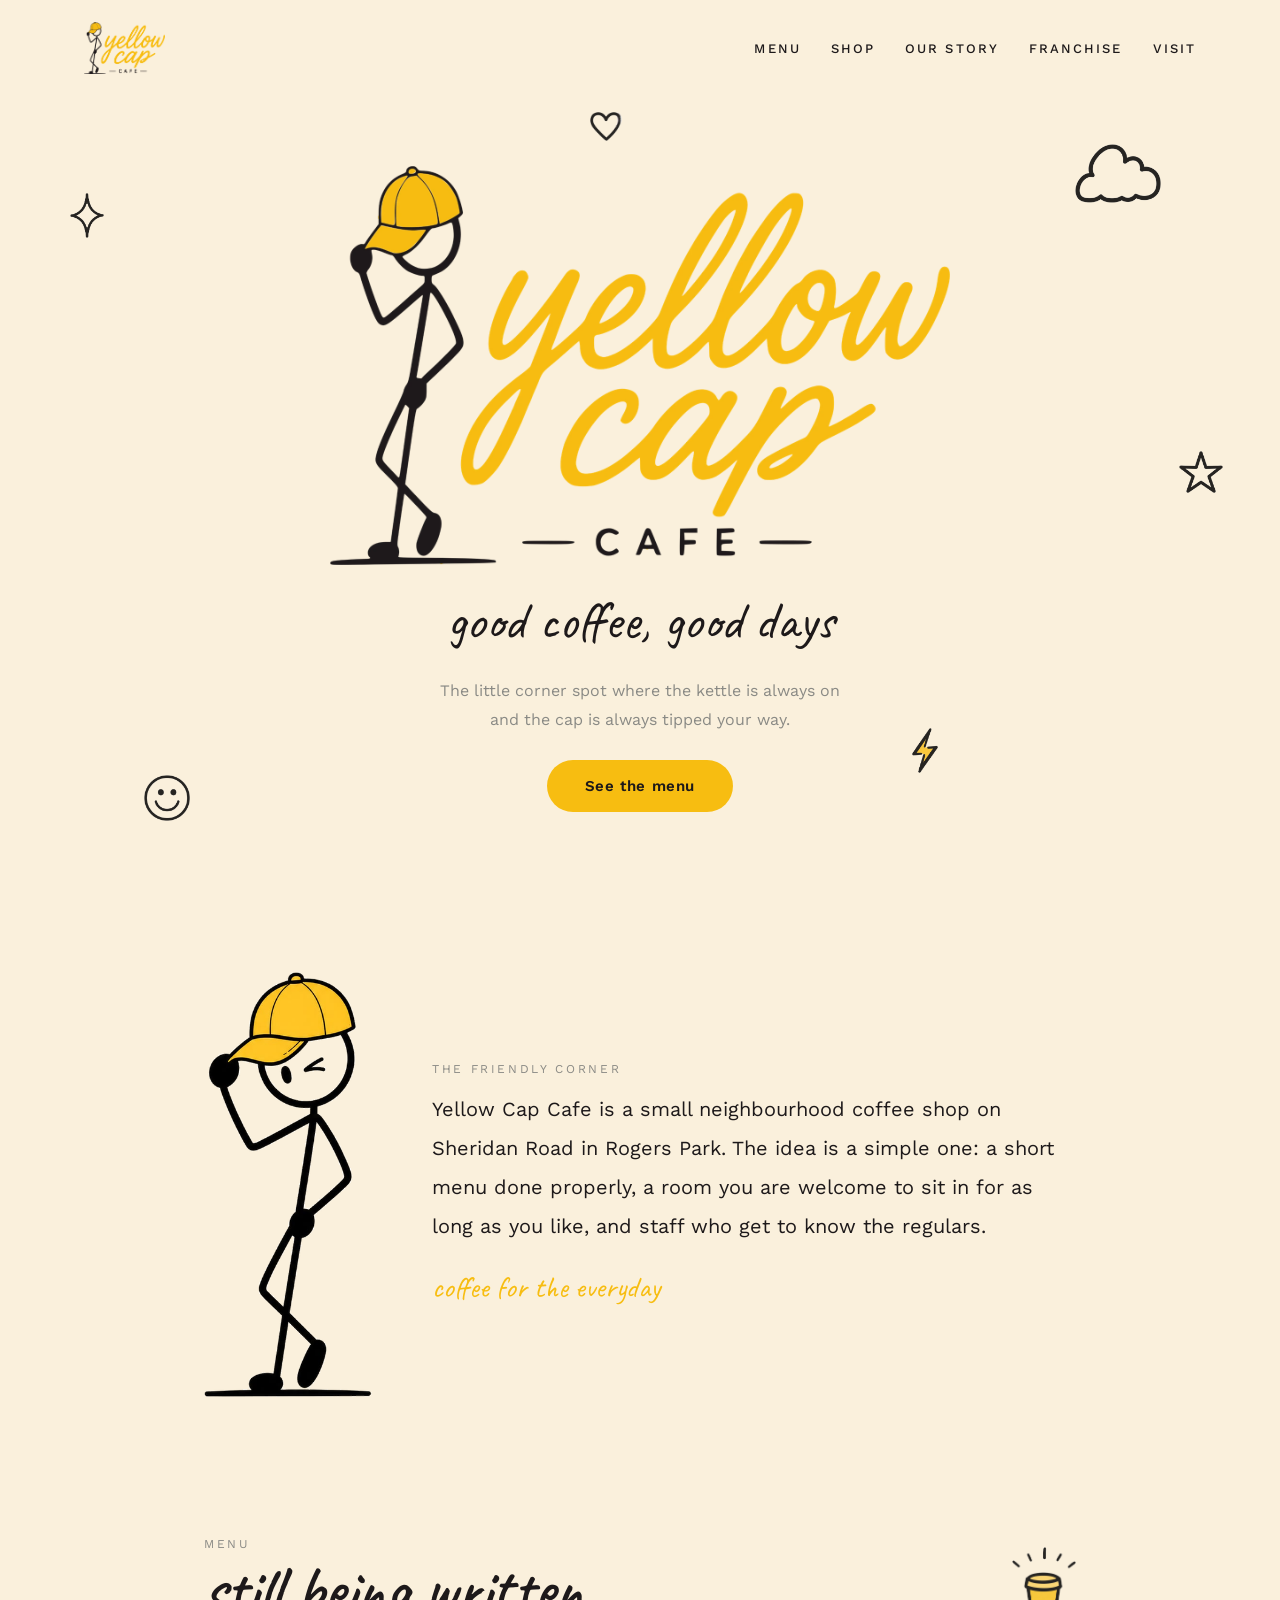
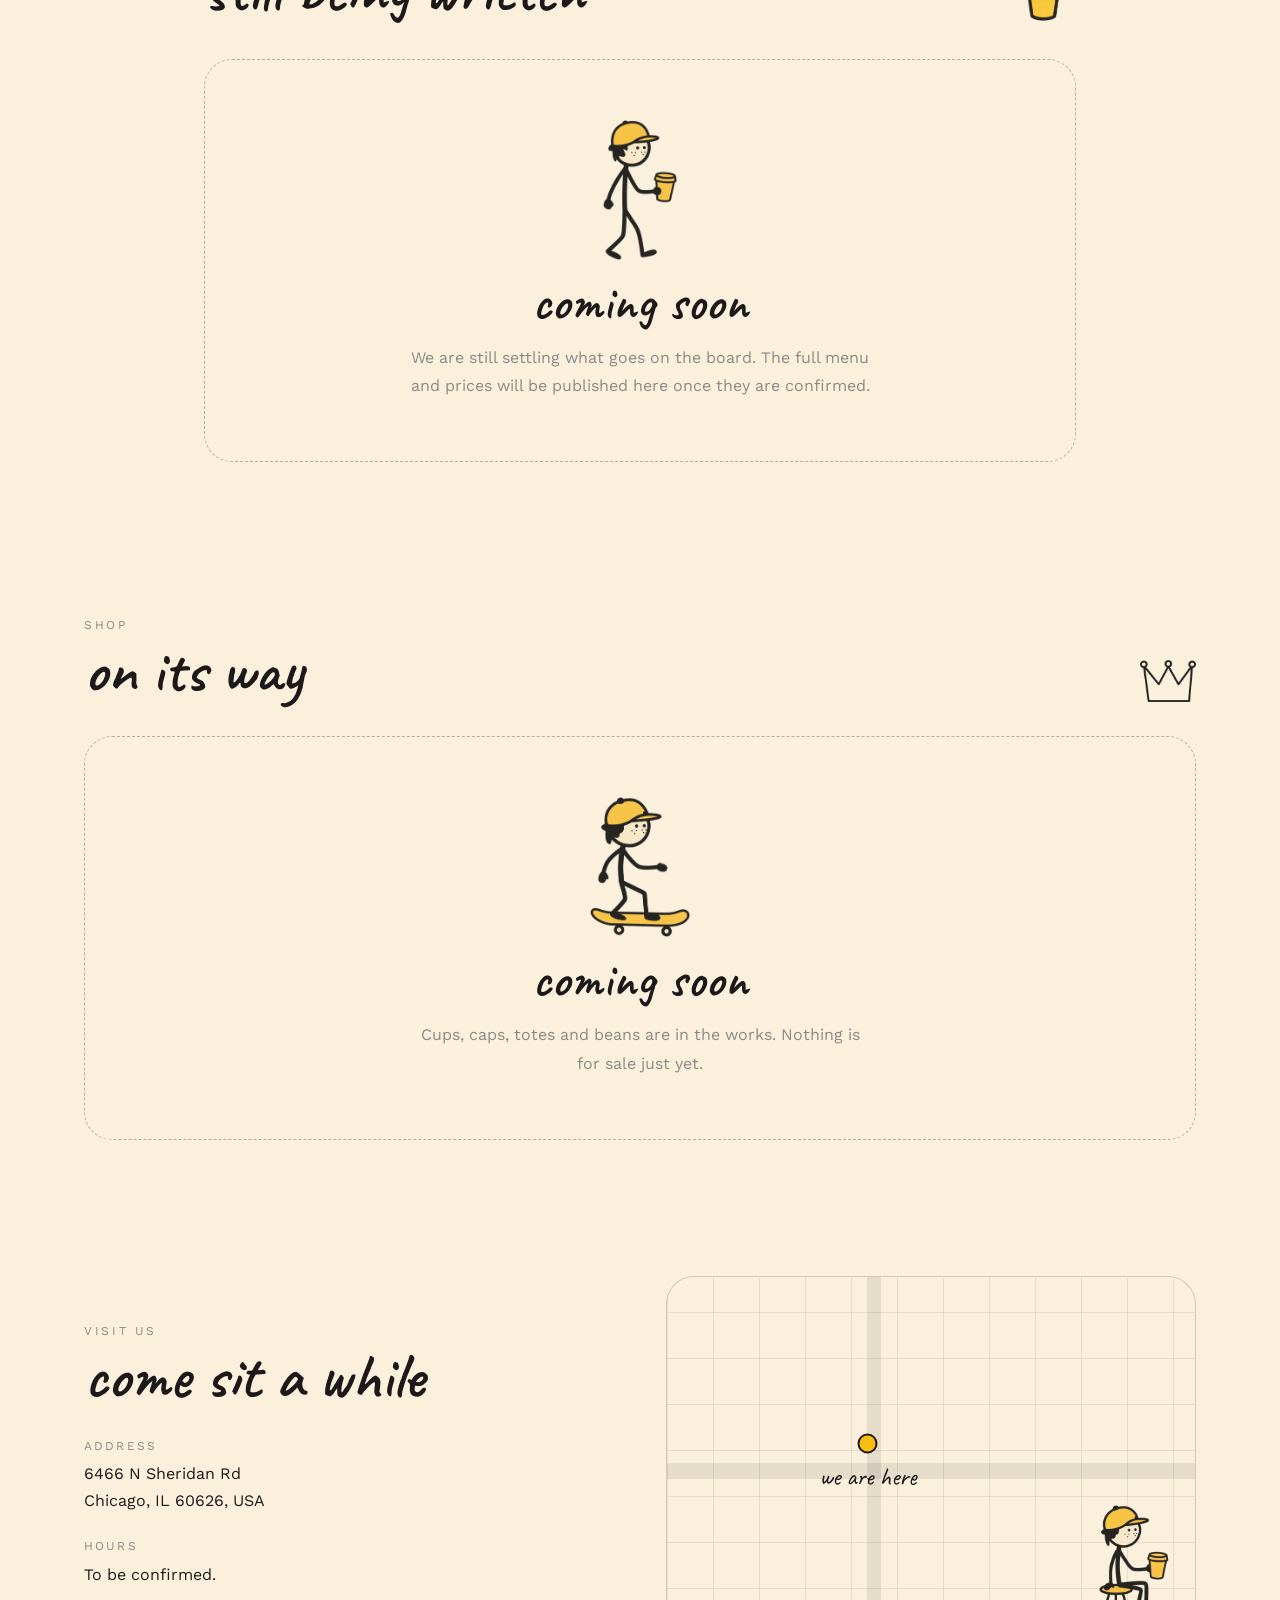
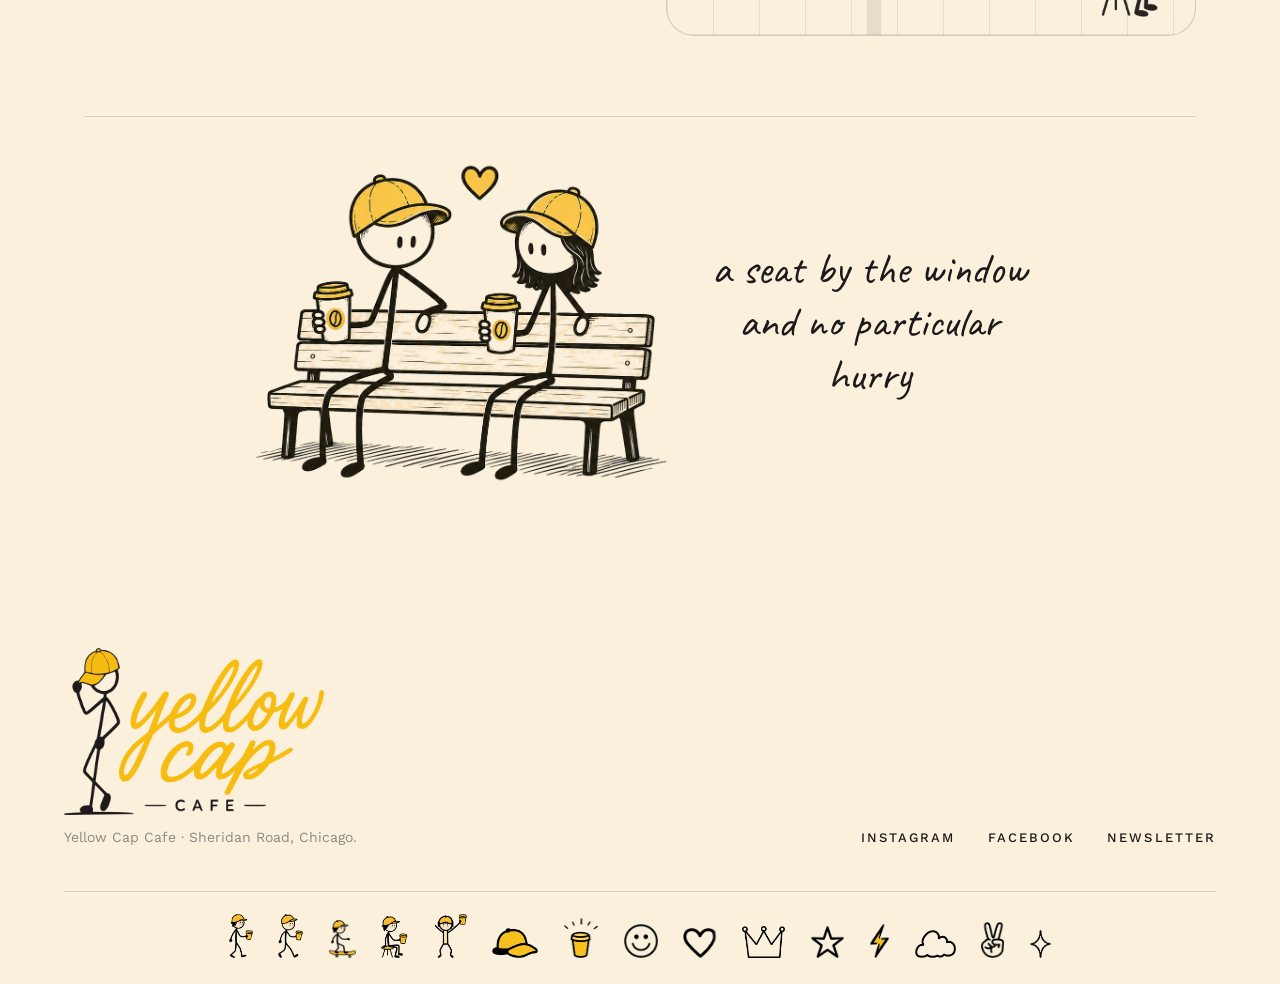
==== index.html @ 7ee32ab4 "Add sharp logo, figures and crown; use stick figures; fix mobile layout Re-cut logo.png, figure.png " ====
<!DOCTYPE html>
<html lang="en">
<head>
<meta charset="utf-8">
<meta name="viewport" content="width=device-width, initial-scale=1">
<title>Yellow Cap Cafe — good coffee, good days</title>
<meta name="description" content="Yellow Cap Cafe: the little corner spot where the kettle is always on and the cap is always tipped your way.">
<link rel="icon" type="image/png" href="art/doodle-cap.png">
<link rel="preconnect" href="https://fonts.googleapis.com">
<link rel="preconnect" href="https://fonts.gstatic.com" crossorigin>
<link href="https://fonts.googleapis.com/css2?family=Caveat:wght@500;600;700&family=Work+Sans:wght@400;500;600&display=swap" rel="stylesheet">
<link rel="stylesheet" href="styles.css">
</head>
<body>

  <header class="site-header wrap">
    <a class="site-header__home" href="./"><img class="site-header__logo" src="art/logo.png" alt="Yellow Cap Cafe"></a>
    <nav class="caps-nav" aria-label="Main">
      <a href="menu.html">Menu</a>
      <a href="shop.html">Shop</a>
      <a href="our-story.html">Our Story</a>
      <a href="franchise.html">Franchise</a>
      <a href="visit.html">Visit</a>
    </nav>
  </header>

  <main>
    <section class="hero wrap">
      <div class="hero__scatter doodle" aria-hidden="true">
        <img src="art/doodle-sparkle.png" alt="" style="left:4%; top:12%; width:34px">
        <img src="art/doodle-cloud.png" alt="" style="right:8%; top:6%; width:86px">
        <img src="art/doodle-star.png" alt="" style="right:3%; top:44%; width:44px">
        <img src="art/doodle-smiley.png" alt="" style="left:10%; bottom:10%; width:46px">
        <img src="art/doodle-heart.png" alt="" style="left:46%; top:2%; width:32px">
        <img src="art/doodle-bolt.png" alt="" style="right:26%; bottom:16%; width:26px">
      </div>
      <div class="hero__inner">
        <h1 style="margin:0; display:contents"><img class="hero__logo" src="art/logo.png" alt="yellow cap cafe"></h1>
        <p class="hero__tagline">good coffee, good days</p>
        <p class="hero__blurb">The little corner spot where the kettle is always on and the cap is always tipped your way.</p>
        <a class="btn" href="menu.html">See the menu</a>
      </div>
    </section>

    <section id="story" class="story wrap wrap--narrow">
      <img class="story__figure" src="art/figure-wink.png" alt="Stick figure tipping a yellow cap and winking">
      <div class="story__body">
        <p class="eyebrow">The friendly corner</p>
        <p class="story__text">Yellow Cap Cafe is a small neighbourhood coffee shop on Sheridan Road in Rogers Park. The idea is a simple one: a short menu done properly, a room you are welcome to sit in for as long as you like, and staff who get to know the regulars.</p>
        <p class="story__sign">coffee for the everyday</p>
      </div>
    </section>

    <section id="menu" class="menu wrap wrap--narrow">
      <div class="section-head">
        <div>
          <p class="eyebrow">Menu</p>
          <h2 class="script-title">still being written</h2>
        </div>
        <img class="doodle" src="art/doodle-cup.png" alt="" style="width:64px">
      </div>
      <div class="soon soon--inline">
        <img class="soon__fig" src="art/doodle-fig-standing.png" alt="">
        <p class="soon__title">coming soon</p>
        <p class="soon__text">We are still settling what goes on the board. The full menu and prices will be published here once they are confirmed.</p>
      </div>
    </section>

    <section id="shop" class="shop wrap">
      <div class="section-head">
        <div>
          <p class="eyebrow">Shop</p>
          <h2 class="script-title">on its way</h2>
        </div>
        <img class="doodle" src="art/doodle-crown.png" alt="" style="width:56px">
      </div>
      <div class="soon soon--inline">
        <img class="soon__fig" src="art/doodle-fig-skate.png" alt="">
        <p class="soon__title">coming soon</p>
        <p class="soon__text">Cups, caps, totes and beans are in the works. Nothing is for sale just yet.</p>
      </div>
    </section>

    <section id="visit" class="visit wrap">
      <div class="visit__grid">
        <div>
          <p class="eyebrow">Visit us</p>
          <h2 class="script-title">come sit a while</h2>
          <div class="visit__details">
            <div>
              <p class="label">Address</p>
              <p>6466 N Sheridan Rd<br>Chicago, IL 60626, USA</p>
            </div>
            <div>
              <p class="label">Hours</p>
              <p>To be confirmed.</p>
            </div>
          </div>
        </div>
        <div class="map" role="img" aria-label="Map sketch: we are at the corner of Sheridan and Loyola">
          <div class="map__grid"></div>
          <div class="map__road-h"></div>
          <div class="map__road-v"></div>
          <div class="map__pin">
            <span class="map__dot"></span>
            <span class="map__label">we are here</span>
          </div>
          <img class="map__fig doodle" src="art/doodle-fig-sitting.png" alt="">
        </div>
      </div>
    </section>

    <section class="friend wrap">
      <div class="friend__inner">
        <img class="friend__art" src="art/bench.png" alt="Two stick figures on a bench with coffee">
        <p class="friend__text">a seat by the window and no particular hurry</p>
      </div>
    </section>
  </main>

  <footer class="site-footer">
    <div class="site-footer__top wrap">
      <div class="site-footer__brand">
        <img src="art/logo.png" alt="Yellow Cap Cafe">
        <p>Yellow Cap Cafe &middot; Sheridan Road, Chicago.</p>
      </div>
      <nav class="caps-nav" aria-label="Social">
        <a href="#">Instagram</a>
        <a href="#">Facebook</a>
        <a href="#">Newsletter</a>
      </nav>
    </div>
    <div class="doodle-row" aria-hidden="true">
      <img src="art/doodle-fig-standing.png" alt="" style="height:44px">
      <img src="art/doodle-fig-walking.png" alt="" style="height:44px">
      <img src="art/doodle-fig-skate.png" alt="" style="height:38px">
      <img src="art/doodle-fig-sitting.png" alt="" style="height:42px">
      <img src="art/doodle-fig-cheering.png" alt="" style="height:44px">
      <img src="art/doodle-cap.png" alt="" style="height:30px">
      <img src="art/doodle-cup.png" alt="" style="height:40px">
      <img src="art/doodle-smiley.png" alt="" style="height:34px">
      <img src="art/doodle-heart.png" alt="" style="height:30px">
      <img src="art/doodle-crown.png" alt="" style="height:32px">
      <img src="art/doodle-star.png" alt="" style="height:32px">
      <img src="art/doodle-bolt.png" alt="" style="height:34px">
      <img src="art/doodle-cloud.png" alt="" style="height:28px">
      <img src="art/doodle-peace.png" alt="" style="height:36px">
      <img src="art/doodle-sparkle.png" alt="" style="height:28px">
    </div>
  </footer>

</body>
</html>
---- styles.css ----
:root {
  --cream: #FAF0DC;
  --ink: #1D191A;
  --yellow: #F7BD11;
  --grey: #8A8A85;
  --rule: rgba(29, 25, 26, 0.14);
  --gutter: clamp(20px, 5vw, 72px);
  --scatter-opacity: 0.85;
  --hand: 'Caveat', cursive;
}

* { box-sizing: border-box; }

html, body { margin: 0; padding: 0; background: var(--cream); }

body {
  color: var(--ink);
  font-family: 'Work Sans', Helvetica, sans-serif;
  overflow-x: hidden;
}

a { color: var(--ink); text-decoration: none; }
a:hover { color: var(--yellow); }

img { height: auto; }

.wrap { max-width: 1240px; margin: 0 auto; }
.wrap--narrow { max-width: 1000px; }

.eyebrow {
  margin: 0 0 6px;
  font-size: 12px;
  letter-spacing: 0.22em;
  text-transform: uppercase;
  color: var(--grey);
}

.script-title {
  margin: 0;
  font-family: var(--hand);
  font-weight: 600;
  font-size: clamp(40px, 6vw, 64px);
  line-height: 1;
  color: var(--ink);
}

.doodle { opacity: var(--scatter-opacity); }

.caps-nav {
  display: flex;
  font-size: 13px;
  letter-spacing: 0.16em;
  text-transform: uppercase;
  font-weight: 500;
}
/* Wrap between links, never inside one ("OUR STORY" split over two lines). */
.caps-nav a { white-space: nowrap; }

/* Header */
.site-header {
  display: flex;
  align-items: center;
  justify-content: space-between;
  gap: 24px;
  padding: 22px var(--gutter);
}
.site-header__logo { height: 52px; width: auto; display: block; }
.site-header .caps-nav { align-items: center; gap: clamp(14px, 2.4vw, 30px); }

/* Hero */
.hero {
  position: relative;
  padding: clamp(28px, 6vw, 70px) var(--gutter) clamp(40px, 7vw, 90px);
}
.hero__scatter { position: absolute; inset: 0; pointer-events: none; }
.hero__scatter img { position: absolute; }
.hero__inner {
  position: relative;
  display: flex;
  flex-direction: column;
  align-items: center;
  text-align: center;
  gap: 26px;
}
.hero__logo { width: min(620px, 88%); }
.hero__tagline {
  margin: 0;
  font-family: var(--hand);
  font-size: clamp(32px, 5vw, 54px);
  line-height: 1.1;
}
.hero__blurb { margin: 0; max-width: 430px; font-size: 16px; line-height: 1.8; color: var(--grey); }

.btn {
  display: inline-block;
  background: var(--yellow);
  color: var(--ink);
  font-size: 15px;
  font-weight: 600;
  letter-spacing: 0.04em;
  padding: 17px 38px;
  border-radius: 999px;
}
.btn:hover { background: var(--ink); color: var(--yellow); }

/* Story */
.story {
  position: relative;
  padding: clamp(30px, 6vw, 70px) var(--gutter);
  display: flex;
  align-items: center;
  gap: clamp(24px, 5vw, 60px);
  flex-wrap: wrap;
}
.story__figure { width: clamp(110px, 16vw, 168px); flex: 0 0 auto; }
.story__body { flex: 1 1 320px; min-width: 260px; }
.story__body .eyebrow { margin-bottom: 14px; }
.story__text { margin: 0; font-size: clamp(17px, 2vw, 20px); line-height: 1.95; text-wrap: pretty; }
.story__sign { margin: 22px 0 0; font-family: var(--hand); font-size: 30px; color: var(--yellow); }

/* Section heads */
.section-head {
  display: flex;
  align-items: flex-end;
  justify-content: space-between;
  gap: 20px;
  flex-wrap: wrap;
}

/* Menu */
.menu { position: relative; padding: clamp(30px, 6vw, 70px) var(--gutter); }
.menu .section-head { margin-bottom: 38px; }
.menu__list { list-style: none; margin: 0; padding: 0; display: flex; flex-direction: column; gap: 2px; }
.menu__row {
  display: flex;
  align-items: baseline;
  gap: 16px;
  padding: 20px 4px;
  border-top: 1.5px solid var(--rule);
}
.menu__row:last-child { border-bottom: 1.5px solid var(--rule); }
.menu__name, .menu__price { font-size: clamp(19px, 2.2vw, 23px); font-weight: 500; }
.menu__note { flex: 1 1 auto; font-size: 14px; color: var(--grey); white-space: nowrap; overflow: hidden; }
.menu__doodles { display: flex; align-items: center; gap: 18px; margin-top: 30px; }

/* Opening gift */
.gift {
  background: var(--yellow);
  border-radius: 36px;
  margin: clamp(20px, 4vw, 40px) clamp(16px, 4vw, 52px);
  padding: clamp(34px, 5vw, 64px) clamp(24px, 5vw, 64px);
}
.gift__inner { display: flex; align-items: center; gap: clamp(26px, 5vw, 64px); flex-wrap: wrap; }
.gift__badge { width: clamp(160px, 24vw, 260px); }
.gift__body { flex: 1 1 320px; min-width: 260px; }
.gift__body .eyebrow { margin-bottom: 10px; color: var(--ink); }
.gift__title {
  margin: 0 0 16px;
  font-family: var(--hand);
  font-weight: 600;
  font-size: clamp(38px, 5.4vw, 58px);
  line-height: 1.05;
}
.gift__text { margin: 0 0 22px; font-size: 17px; line-height: 1.85; max-width: 460px; }
.pills { list-style: none; margin: 0; padding: 0; display: flex; flex-wrap: wrap; gap: 10px; }
.pills li {
  border: 1.5px solid var(--ink);
  border-radius: 999px;
  padding: 9px 18px;
  font-size: 13px;
  letter-spacing: 0.08em;
  text-transform: uppercase;
}

/* Shop */
.shop { padding: clamp(40px, 7vw, 86px) var(--gutter); }
.shop .section-head { margin-bottom: 34px; }
.shop__grid {
  display: grid;
  grid-template-columns: repeat(auto-fit, minmax(min(100%, 210px), 1fr));
  gap: clamp(14px, 2vw, 24px);
}
.product {
  border: 1.5px solid rgba(29, 25, 26, 0.16);
  border-radius: 28px;
  padding: 26px 24px 22px;
  display: flex;
  flex-direction: column;
  gap: 18px;
}
.product:hover { border-color: var(--ink); }
.product__art { height: 150px; display: flex; align-items: center; justify-content: center; }
.product__art img { max-height: 140px; width: auto; }
.product__art img.product__img--cap { max-height: 130px; }
.product__name { margin: 0 0 4px; font-size: 17px; font-weight: 500; }
.product__meta { margin: 0; font-size: 14px; color: var(--grey); }

/* Visit */
.visit { padding: clamp(20px, 4vw, 50px) var(--gutter) clamp(40px, 7vw, 80px); }
.visit__grid {
  display: grid;
  grid-template-columns: repeat(auto-fit, minmax(min(100%, 300px), 1fr));
  gap: clamp(26px, 4vw, 56px);
  align-items: center;
}
.visit .script-title { margin-bottom: 28px; }
.visit__details { display: flex; flex-direction: column; gap: 22px; font-size: 16px; line-height: 1.7; }
.visit__details p { margin: 0; }
.visit__details .label {
  margin: 0 0 4px;
  font-size: 12px;
  letter-spacing: 0.18em;
  text-transform: uppercase;
  color: var(--grey);
}
.map {
  position: relative;
  border: 1.5px solid rgba(29, 25, 26, 0.18);
  border-radius: 28px;
  height: clamp(260px, 32vw, 360px);
  overflow: hidden;
  background: var(--cream);
}
.map__grid {
  position: absolute;
  inset: 0;
  background:
    repeating-linear-gradient(0deg, rgba(29, 25, 26, 0.09) 0 1.5px, transparent 1.5px 46px),
    repeating-linear-gradient(90deg, rgba(29, 25, 26, 0.09) 0 1.5px, transparent 1.5px 46px);
}
.map__road-h { position: absolute; left: 0; right: 0; top: 52%; height: 16px; background: rgba(29, 25, 26, 0.09); }
.map__road-v { position: absolute; top: 0; bottom: 0; left: 38%; width: 14px; background: rgba(29, 25, 26, 0.09); }
.map__pin {
  position: absolute;
  left: 38%;
  top: 52%;
  transform: translate(-50%, -50%);
  display: flex;
  flex-direction: column;
  align-items: center;
  gap: 6px;
}
.map__dot {
  display: block;
  width: 20px;
  height: 20px;
  border-radius: 999px;
  background: var(--yellow);
  border: 2px solid var(--ink);
}
.map__label { font-family: var(--hand); font-size: 26px; white-space: nowrap; }
.map__fig { position: absolute; right: 22px; bottom: 18px; width: 74px; }

/* Friend strip */
.friend { padding: 0 var(--gutter) clamp(30px, 5vw, 60px); }
.friend__inner {
  display: flex;
  align-items: center;
  justify-content: center;
  gap: clamp(18px, 3vw, 40px);
  flex-wrap: wrap;
  padding: clamp(24px, 4vw, 44px) 0;
  border-top: 1.5px solid var(--rule);
}
.friend__art { width: min(420px, 88%); }
.friend__text {
  margin: 0;
  font-family: var(--hand);
  font-size: clamp(30px, 4vw, 44px);
  line-height: 1.2;
  max-width: 320px;
  text-align: center;
}

/* Footer */
.site-footer { background: var(--cream); padding: clamp(30px, 5vw, 60px) var(--gutter) 0; }
.site-footer__top {
  display: flex;
  align-items: flex-end;
  justify-content: space-between;
  gap: 36px;
  flex-wrap: wrap;
  padding-bottom: clamp(28px, 4vw, 46px);
}
.site-footer__brand { display: flex; flex-direction: column; gap: 14px; }
.site-footer__brand img { width: min(260px, 70vw); display: block; }
.site-footer__brand p { margin: 0; font-size: 14px; color: var(--grey); }
.site-footer .caps-nav { gap: clamp(16px, 3vw, 32px); }
.doodle-row {
  display: flex;
  align-items: flex-end;
  justify-content: center;
  gap: clamp(10px, 2vw, 26px);
  flex-wrap: wrap;
  border-top: 1.5px solid var(--rule);
  padding: 22px 0 26px;
}
.doodle-row img { width: auto; }

/* ---------- Sub-pages ---------- */

.site-header { flex-wrap: wrap; }
.site-header__home { display: block; }
.caps-nav a[aria-current="page"] { color: var(--yellow); }

.wrap--1080 { max-width: 1080px; }
.wrap--900 { max-width: 900px; }

/* Generic section: vertical padding set per-section via --pt / --pb */
.section { position: relative; padding: var(--pt, 0) var(--gutter) var(--pb, 0); }

.abs-doodle { position: absolute; opacity: var(--scatter-opacity); }

.page-title {
  margin: 0;
  font-family: var(--hand);
  font-weight: 600;
  font-size: clamp(44px, 7vw, 76px);
  line-height: 1;
}
.eyebrow--8 { margin-bottom: 8px; }
.page-lede { margin: 18px 0 0; max-width: 440px; font-size: 16px; line-height: 1.8; color: var(--grey); }

.h2-script {
  margin: 0;
  font-family: var(--hand);
  font-weight: 600;
  font-size: clamp(38px, 5.4vw, 60px);
  line-height: 1;
}
.h2-script--sm { font-size: clamp(34px, 4.8vw, 52px); }

.card {
  border: 1.5px solid rgba(29, 25, 26, 0.16);
  border-radius: 28px;
  padding: clamp(24px, 3vw, 32px);
}
.card--stack { display: flex; flex-direction: column; gap: 16px; }
.card--stack img { width: auto; align-self: flex-start; opacity: var(--scatter-opacity); }
.card__title { margin: 0; font-family: var(--hand); font-weight: 600; font-size: 34px; line-height: 1; }
.card__text { margin: 0; font-size: 15px; line-height: 1.8; color: var(--grey); }
.card__label { margin: 0 0 10px; font-size: 12px; font-weight: 400; letter-spacing: 0.2em; text-transform: uppercase; color: var(--grey); }
.card__body { margin: 0; font-size: 16px; line-height: 1.85; }

.card-grid {
  display: grid;
  gap: clamp(16px, 2.4vw, 28px);
  grid-template-columns: repeat(auto-fit, minmax(min(100%, var(--min, 240px)), 1fr));
}

.band {
  background: var(--yellow);
  border-radius: 36px;
  margin: var(--mv, clamp(20px, 4vw, 44px)) clamp(16px, 4vw, 52px);
  padding: clamp(34px, 5vw, 60px) clamp(24px, 5vw, 64px);
}
.band .eyebrow { color: var(--ink); }

.prose { margin: 0; font-size: clamp(17px, 2vw, 20px); line-height: 1.95; text-wrap: pretty; }

.doodle-note { display: flex; align-items: center; gap: clamp(18px, 3vw, 36px); flex-wrap: wrap; }
.doodle-note img { opacity: var(--scatter-opacity); }
.doodle-note p { margin: 0; flex: 1 1 300px; font-size: 16px; line-height: 1.9; text-wrap: pretty; }

/* Footer variants */
.site-footer { padding-top: var(--footer-pad, clamp(30px, 5vw, 60px)); }
.site-footer__top--ruled { border-top: 1.5px solid var(--rule); }
.site-footer__top--padded { padding-top: clamp(28px, 4vw, 46px); }

/* Menu page */
.menu-group__head { display: flex; align-items: center; justify-content: space-between; gap: 20px; margin-bottom: 18px; }
.menu-group__head h2 { margin: 0; font-family: var(--hand); font-weight: 600; font-size: clamp(34px, 4.6vw, 48px); line-height: 1; }
.menu-group__head span { font-size: 12px; letter-spacing: 0.22em; text-transform: uppercase; color: var(--grey); }
.menu__list--full .menu__row { padding: 18px 4px; }
.menu__list--full .menu__name,
.menu__list--full .menu__price { font-size: clamp(18px, 2.1vw, 22px); }
.menu__list--full .menu__note { white-space: normal; overflow: visible; }

/* Shop page */
.filters {
  display: flex;
  gap: clamp(14px, 2.5vw, 30px);
  flex-wrap: wrap;
  border-top: 1.5px solid var(--rule);
  border-bottom: 1.5px solid var(--rule);
  padding: 18px 2px;
}
.filters button {
  background: none;
  border: none;
  padding: 0;
  cursor: pointer;
  font-family: inherit;
  font-size: 12px;
  letter-spacing: 0.22em;
  text-transform: uppercase;
  font-weight: 500;
  color: var(--grey);
}
.filters button[aria-pressed="true"] { color: var(--ink); }
.shop__grid--full { grid-template-columns: repeat(auto-fit, minmax(min(100%, 230px), 1fr)); }
.shop__grid--full .product__art img { max-height: 130px; max-width: 100%; }
.product[hidden] { display: none; }
.product__info { display: flex; flex-direction: column; gap: 4px; flex: 1 1 auto; }
.product__info p { margin: 0; }
.product__info .product__meta { line-height: 1.6; }
.product__buy { display: flex; align-items: center; justify-content: space-between; gap: 12px; }
.product__price { font-size: 17px; font-weight: 500; }
.btn--sm { border: none; padding: 10px 22px; font-family: inherit; font-size: 13px; letter-spacing: 0.06em; cursor: pointer; }

/* Our Story page */
.story-long { display: flex; align-items: flex-start; gap: clamp(28px, 5vw, 64px); flex-wrap: wrap; }
.story-long__figure { width: clamp(140px, 20vw, 220px); flex: 0 0 auto; }
.story-long__body { flex: 1 1 340px; min-width: 280px; display: flex; flex-direction: column; gap: 22px; }
.story-long__sign { margin: 0; font-family: var(--hand); font-size: 32px; color: var(--yellow); }
.band--quote { text-align: center; padding: clamp(44px, 6vw, 80px) clamp(24px, 5vw, 64px); }
.band--quote .eyebrow { margin-bottom: 10px; }
.band__quote { margin: 0; font-family: var(--hand); font-size: clamp(42px, 7vw, 76px); line-height: 1.05; }

/* Franchise page */
.fr-hero { display: flex; align-items: center; gap: clamp(26px, 5vw, 60px); flex-wrap: wrap; }
.fr-hero__body { flex: 1 1 380px; min-width: 280px; }
.fr-hero .page-title { font-size: clamp(44px, 7.4vw, 82px); }
.fr-hero__lede { margin: 20px 0 0; max-width: 420px; font-size: clamp(17px, 2vw, 20px); line-height: 1.8; }
.fr-hero .btn { margin-top: 30px; }
.fr-hero__badge { width: clamp(150px, 22vw, 250px); }
.card--why .card__title { font-size: 32px; line-height: 1.05; }
.card--why .card__text { line-height: 1.85; color: var(--ink); }
.kit { display: grid; grid-template-columns: repeat(auto-fit, minmax(min(100%, 300px), 1fr)); gap: 0 clamp(28px, 5vw, 60px); }
.kit__item { padding: 20px 2px; border-top: 1.5px solid var(--rule); }
.kit__item--last { border-bottom: 1.5px solid var(--rule); }
.kit__item h3 { margin: 0 0 6px; font-size: 18px; font-weight: 500; }
.kit__item p { margin: 0; font-size: 15px; line-height: 1.8; color: var(--grey); }
.band--numbers { padding: clamp(34px, 5vw, 60px) clamp(24px, 5vw, 60px); }
.band--numbers .eyebrow { margin-bottom: 26px; }
.numbers { display: grid; grid-template-columns: repeat(auto-fit, minmax(min(100%, 190px), 1fr)); gap: clamp(24px, 3vw, 36px); margin: 0; }
.numbers div { display: flex; flex-direction: column-reverse; justify-content: flex-end; }
.numbers dd { margin: 0 0 8px; font-family: var(--hand); font-size: clamp(34px, 4.4vw, 50px); line-height: 1; }
.numbers dt { font-size: 13px; letter-spacing: 0.14em; text-transform: uppercase; }
.steps { list-style: none; margin: 0; padding: 0; display: grid; grid-template-columns: repeat(auto-fit, minmax(min(100%, 180px), 1fr)); gap: clamp(20px, 3vw, 32px); }
.step { display: flex; flex-direction: column; gap: 14px; }
.step img { height: 44px; width: auto; align-self: flex-start; opacity: var(--scatter-opacity); }
.step__body { border-top: 1.5px solid rgba(29, 25, 26, 0.2); padding-top: 16px; }
.step__body p { margin: 0; font-size: 14px; line-height: 1.8; color: var(--grey); }
.step__body .step__num { margin-bottom: 6px; font-size: 12px; line-height: normal; letter-spacing: 0.2em; text-transform: uppercase; }
.step__body h3 { margin: 0 0 6px; font-size: 18px; font-weight: 500; }
.looking { display: flex; align-items: flex-start; gap: clamp(22px, 4vw, 44px); flex-wrap: wrap; }
.looking__fig { width: 76px; opacity: var(--scatter-opacity); }
.looking__body { flex: 1 1 320px; min-width: 280px; }
.looking__body .h2-script { margin-bottom: 18px; line-height: 1.05; }
.looking__body .prose { font-size: clamp(16px, 1.9vw, 19px); }

.form { display: grid; grid-template-columns: repeat(auto-fit, minmax(min(100%, 240px), 1fr)); gap: clamp(16px, 2.4vw, 24px); }
.field { display: flex; flex-direction: column; gap: 8px; }
.field--full, .form__actions { grid-column: 1 / -1; }
.field span { font-size: 12px; letter-spacing: 0.2em; text-transform: uppercase; color: var(--grey); }
.field input, .field textarea {
  font-family: inherit;
  font-size: 16px;
  color: var(--ink);
  background: var(--cream);
  border: 1.5px solid rgba(29, 25, 26, 0.24);
  border-radius: 999px;
  padding: 15px 20px;
  outline: none;
}
.field textarea { line-height: 1.7; border-radius: 24px; padding: 16px 20px; resize: vertical; }
.field input:focus, .field textarea:focus { border-color: var(--ink); }
.form__actions { display: flex; align-items: center; gap: 20px; flex-wrap: wrap; }
.form__actions .btn { border: none; font-family: inherit; cursor: pointer; }
.form__note { font-family: var(--hand); font-size: 26px; color: var(--grey); }

.faq { border-bottom: 1.5px solid var(--rule); }
.faq__item { border-top: 1.5px solid var(--rule); }
.faq__item h3 { margin: 0; }
.faq__q {
  width: 100%;
  display: flex;
  align-items: center;
  justify-content: space-between;
  gap: 20px;
  background: none;
  border: none;
  padding: 20px 2px;
  cursor: pointer;
  font-family: inherit;
  font-size: clamp(17px, 2vw, 20px);
  font-weight: 500;
  color: var(--ink);
  text-align: left;
}
.faq__mark { font-size: 24px; color: var(--yellow); line-height: 1; }
.faq__a { margin: 0; padding: 0 2px 24px; max-width: 620px; font-size: 16px; line-height: 1.85; color: var(--grey); }

/* Visit page */
.visit__grid--page { grid-template-columns: repeat(auto-fit, minmax(min(100%, 320px), 1fr)); align-items: start; }
.visit__details--page { gap: 26px; line-height: 1.75; }
.visit__details--page .label { margin-bottom: 6px; }
.map--lg { height: clamp(320px, 42vw, 470px); }
.map--lg .map__grid {
  background:
    repeating-linear-gradient(0deg, rgba(29, 25, 26, 0.09) 0 1.5px, transparent 1.5px 52px),
    repeating-linear-gradient(90deg, rgba(29, 25, 26, 0.09) 0 1.5px, transparent 1.5px 52px);
}
.map--lg .map__road-h { top: 54%; height: 18px; }
.map--lg .map__road-v { left: 36%; width: 16px; }
.map--lg .map__pin { left: 36%; top: 54%; }
.map--lg .map__dot { width: 22px; height: 22px; }
.map--lg .map__label { font-size: 28px; }
.map__block { position: absolute; border: 1.5px solid var(--rule); border-radius: 12px; }
.map__street { position: absolute; font-size: 11px; letter-spacing: 0.18em; text-transform: uppercase; color: var(--grey); }
.map__fig--top { right: 20px; top: 18px; bottom: auto; width: 86px; }
.band__invite { max-width: 900px; margin: 0 auto; display: flex; align-items: center; justify-content: center; gap: clamp(20px, 4vw, 44px); flex-wrap: wrap; text-align: center; }
.band__invite img { width: 74px; }
.band__invite p { margin: 0; font-family: var(--hand); font-size: clamp(34px, 5vw, 56px); line-height: 1.1; }

/* Coming soon — placeholder for content that is not confirmed yet */
.soon {
  border: 1.5px dashed rgba(29, 25, 26, 0.3);
  border-radius: 28px;
  padding: clamp(34px, 5vw, 60px) clamp(24px, 4vw, 44px);
  display: flex;
  flex-direction: column;
  align-items: center;
  text-align: center;
  gap: 16px;
}
.soon img { width: clamp(54px, 8vw, 76px); opacity: var(--scatter-opacity); }
.soon__title {
  margin: 0;
  font-family: var(--hand);
  font-weight: 600;
  font-size: clamp(34px, 5vw, 52px);
  line-height: 1;
}
.soon__text { margin: 0; max-width: 460px; font-size: 16px; line-height: 1.8; color: var(--grey); }
.soon--inline { margin-top: 8px; }
/* Stick figures are tall and narrow, so size them by height instead of width. */
.soon img.soon__fig { width: auto; height: clamp(96px, 15vw, 140px); }

/* ---------- Mobile ---------- */
@media (max-width: 700px) {
  .site-header { padding-top: 16px; padding-bottom: 16px; gap: 14px; }
  .site-header__logo { height: 42px; }
  .site-header .caps-nav { font-size: 12px; letter-spacing: 0.1em; gap: 10px 14px; flex-wrap: wrap; }

  /* The scattered doodles are placed against desktop whitespace. On a narrow
     screen the heading fills the column and they land on the text, so let them
     leave their absolute positions and flow as a small row above the title. */
  .abs-doodle {
    position: static;
    display: inline-block;
    vertical-align: bottom;
    margin: 0 12px 12px 0;
  }

  /* Same problem in the hero: keep the doodles sitting near the edges and drop
     the three that fall inside the centred text column. */
  .hero__scatter img:nth-child(3),
  .hero__scatter img:nth-child(5),
  .hero__scatter img:nth-child(6) { display: none; }

  /* Heights are set inline per doodle; max-height caps them without !important. */
  .doodle-row { gap: 10px 14px; padding: 18px 0 22px; }
  .doodle-row img { max-height: 28px; width: auto; }

  .story { gap: 20px; }
  .story__figure { width: clamp(96px, 26vw, 130px); }
  .friend__inner { gap: 18px; }
}
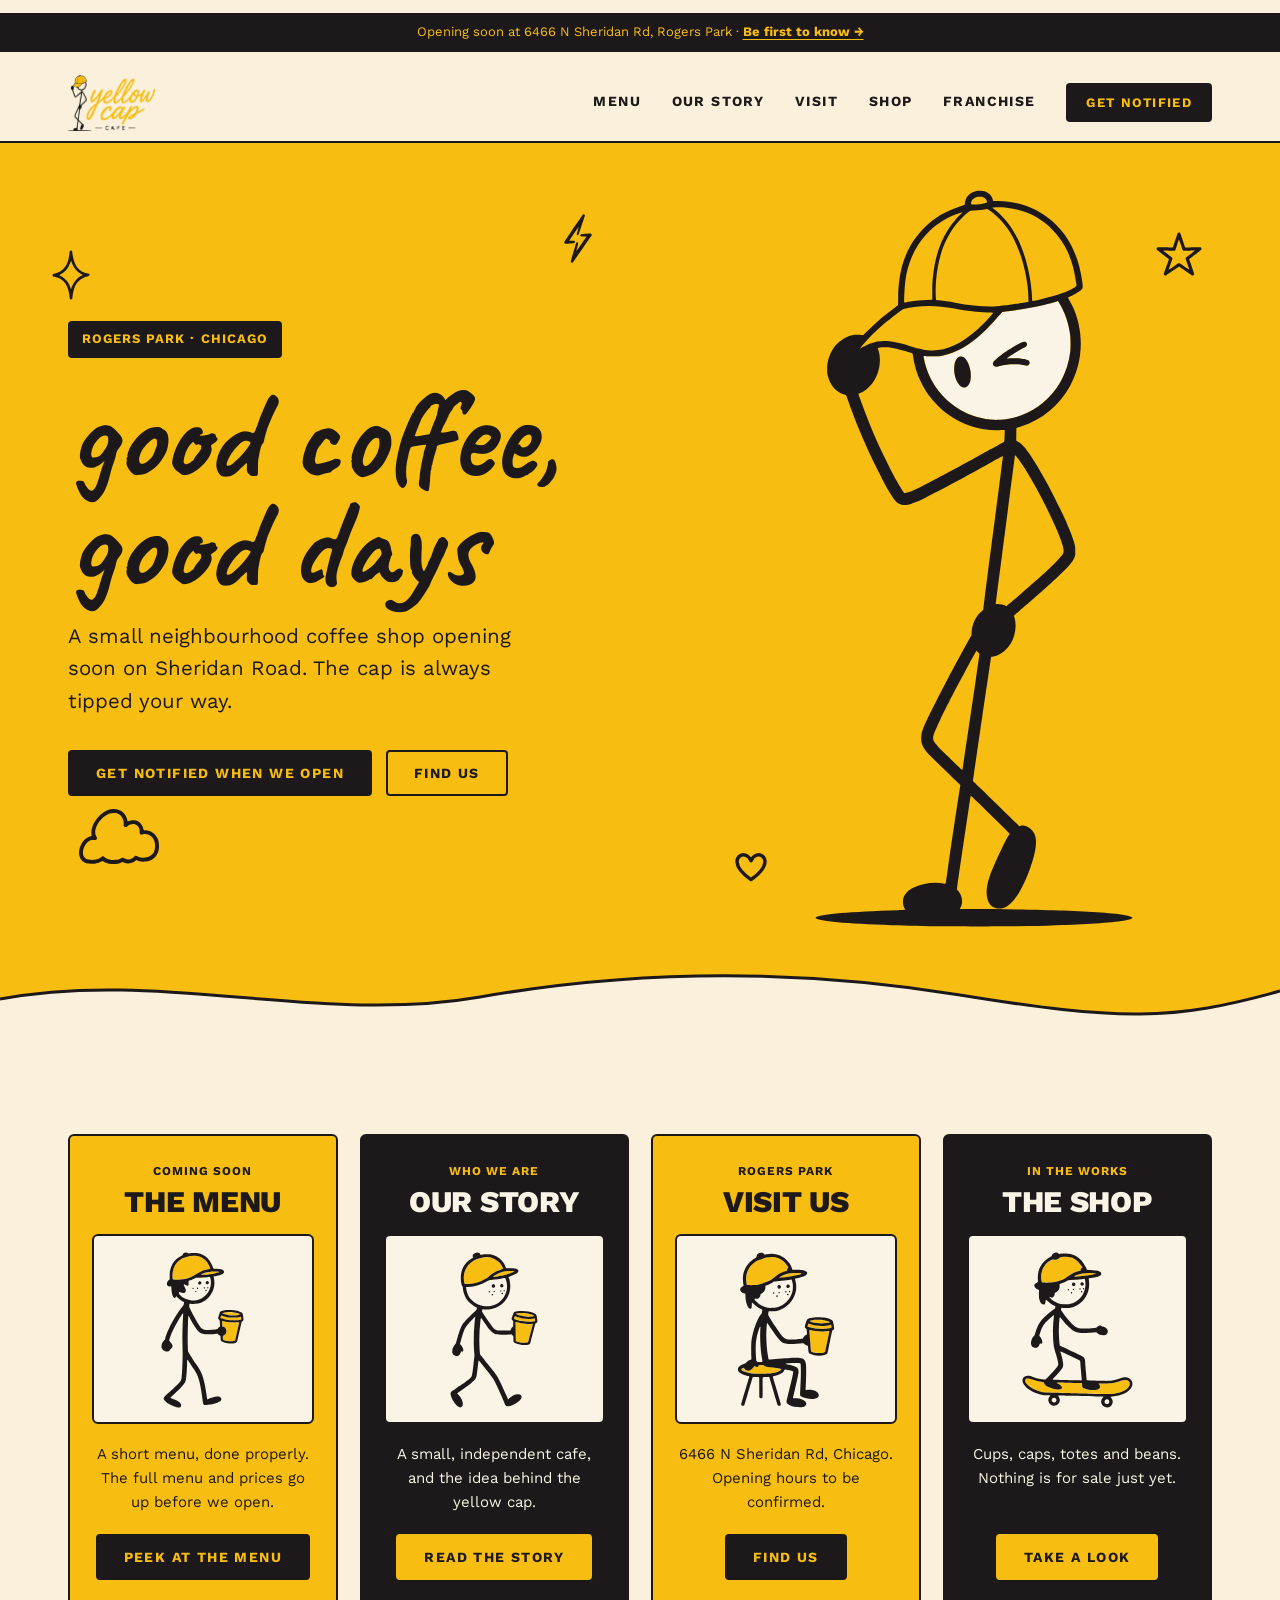
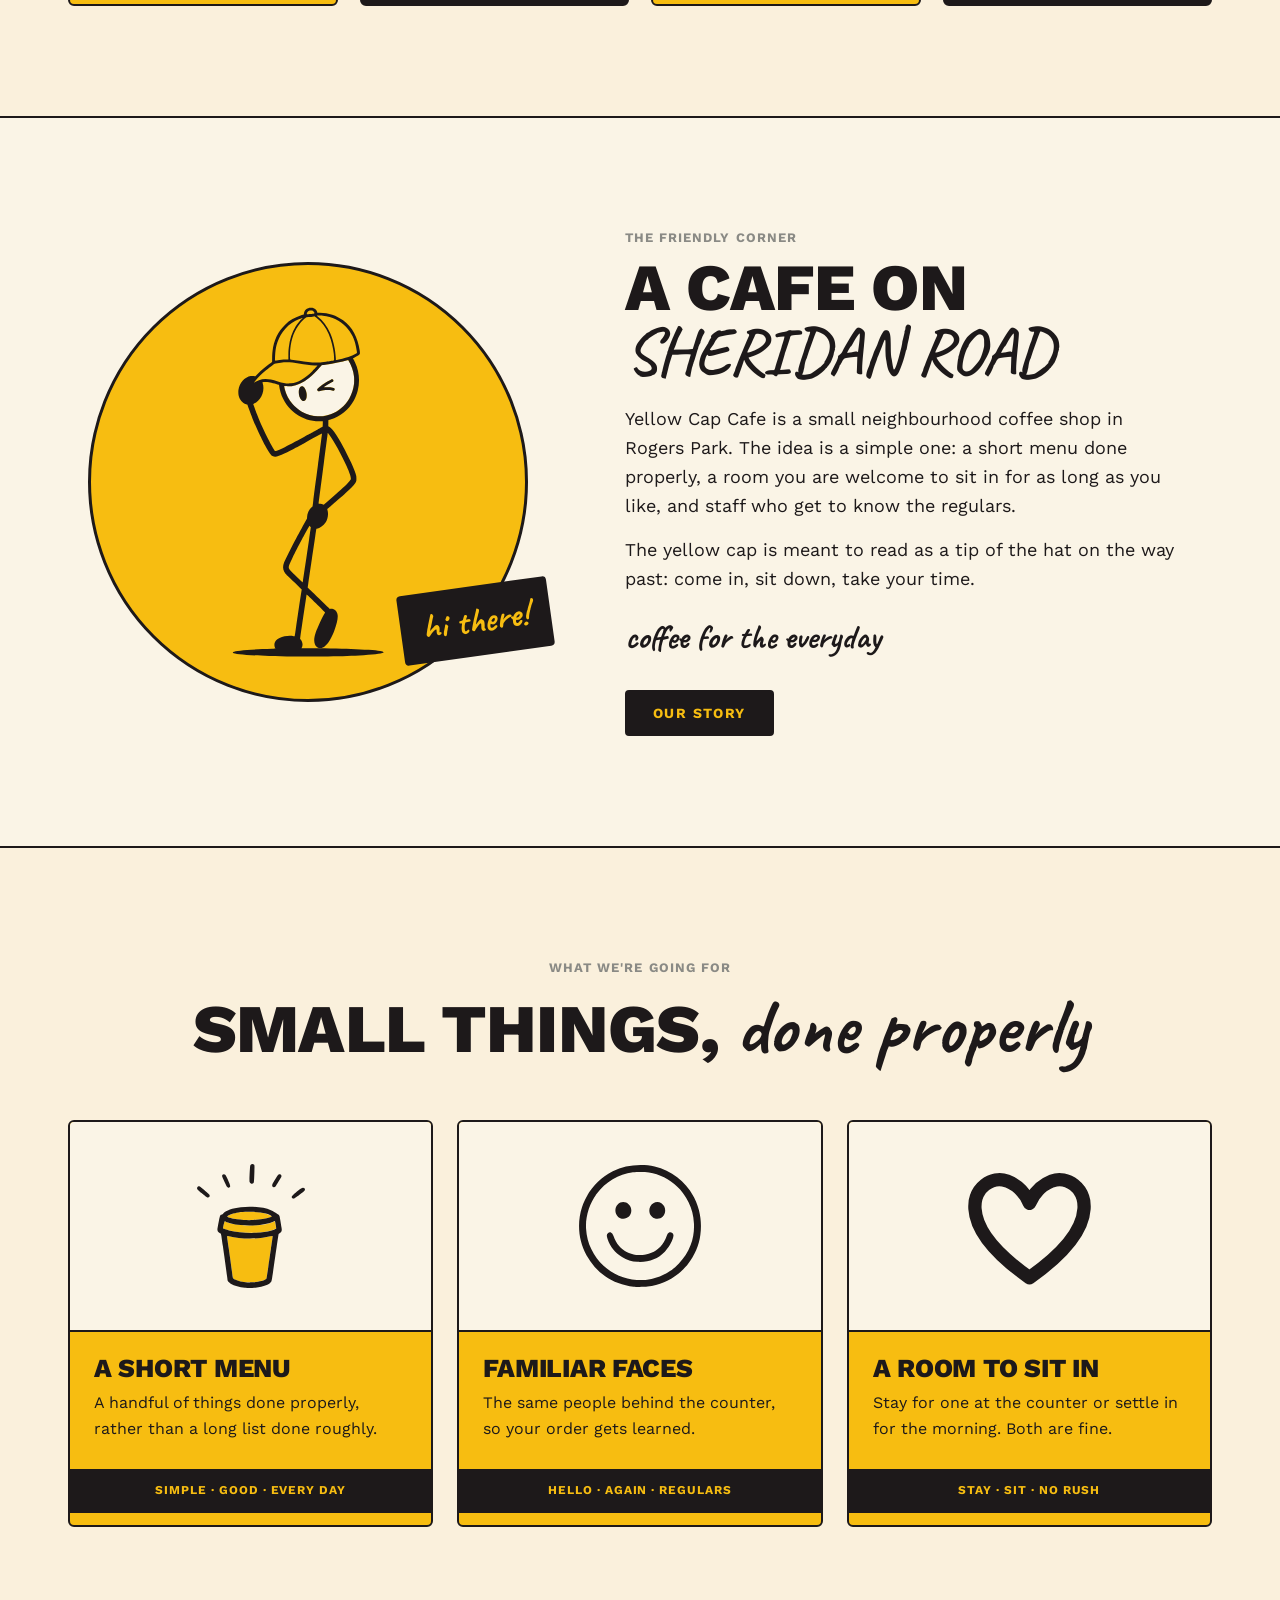
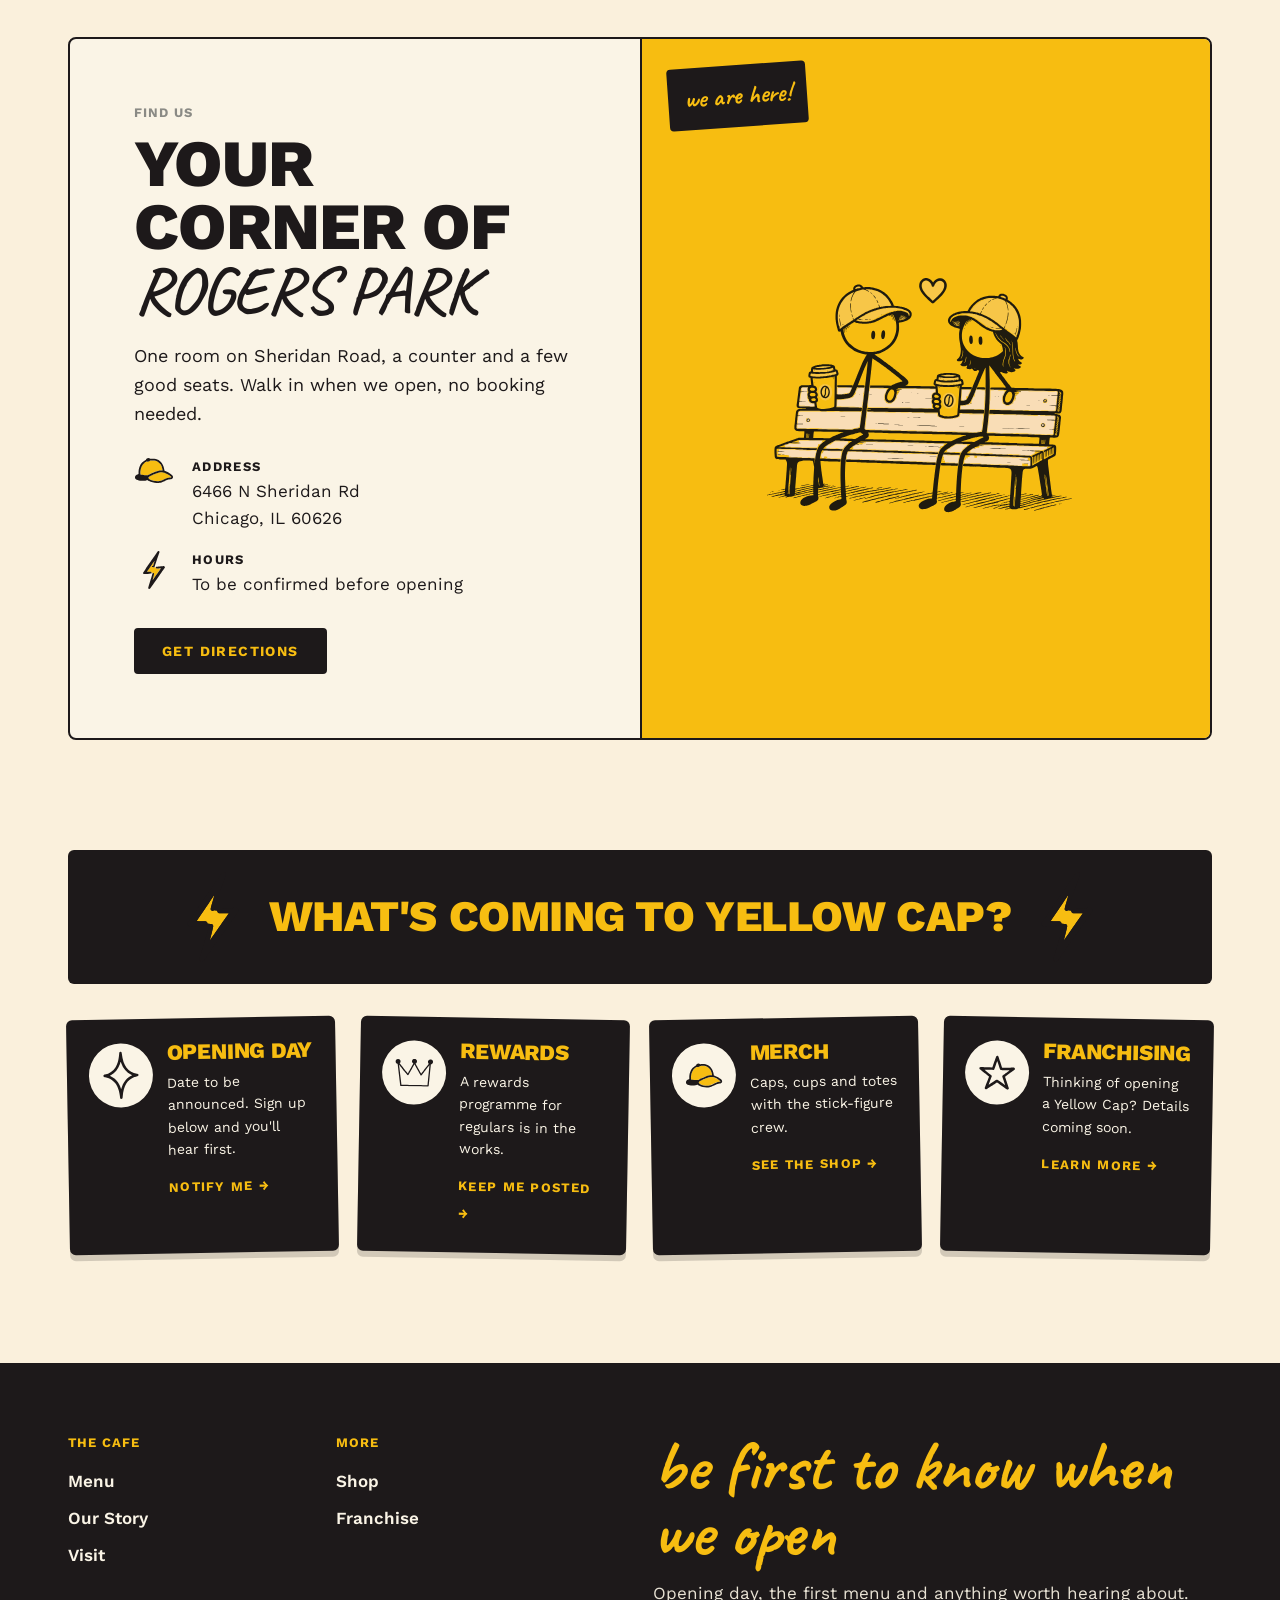
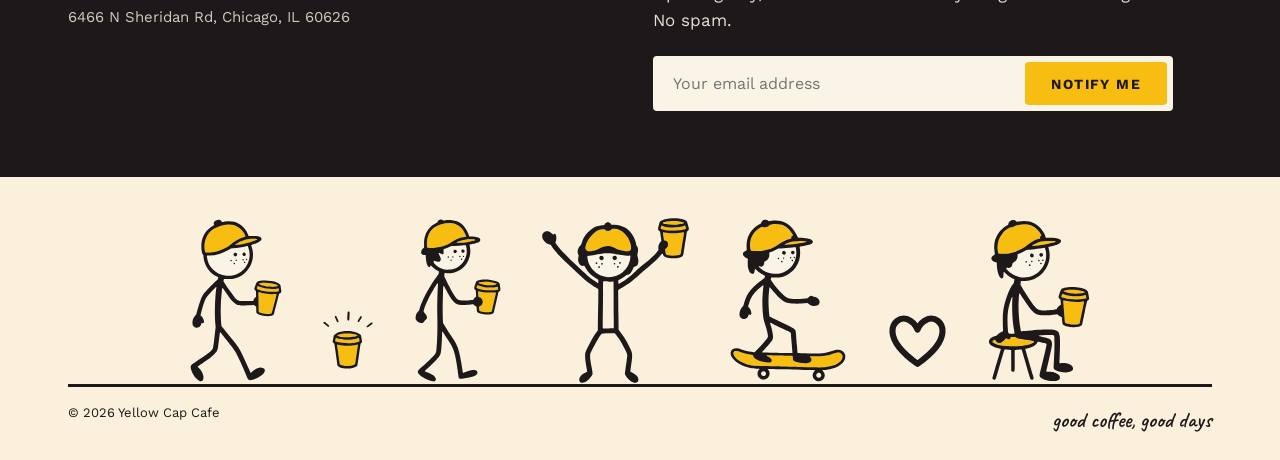
==== commit 5b8d3f78: "Redesign homepage in a Colectivo-style layout with the Yellow Cap brand Keeps Yellow Cap's own colou" ====
--- a/index.html
+++ b/index.html
@@ -4,150 +4,290 @@
 <meta charset="utf-8">
 <meta name="viewport" content="width=device-width, initial-scale=1">
 <title>Yellow Cap Cafe — good coffee, good days</title>
-<meta name="description" content="Yellow Cap Cafe: the little corner spot where the kettle is always on and the cap is always tipped your way.">
-<link rel="icon" type="image/png" href="art/doodle-cap.png">
+<meta name="description" content="Yellow Cap Cafe is a small neighbourhood coffee shop opening soon at 6466 N Sheridan Rd in Rogers Park, Chicago.">
+<link rel="icon" type="image/svg+xml" href="art/svg/icon-cap.svg">
 <link rel="preconnect" href="https://fonts.googleapis.com">
 <link rel="preconnect" href="https://fonts.gstatic.com" crossorigin>
-<link href="https://fonts.googleapis.com/css2?family=Caveat:wght@500;600;700&family=Work+Sans:wght@400;500;600&display=swap" rel="stylesheet">
-<link rel="stylesheet" href="styles.css">
+<link href="https://fonts.googleapis.com/css2?family=Caveat:wght@600;700&family=Work+Sans:wght@400;500;600;700;800&display=swap" rel="stylesheet">
+<link rel="stylesheet" href="home.css?v=1">
 </head>
 <body>
 
-  <header class="site-header wrap">
-    <a class="site-header__home" href="./"><img class="site-header__logo" src="art/logo.png" alt="Yellow Cap Cafe"></a>
-    <nav class="caps-nav" aria-label="Main">
-      <a href="menu.html">Menu</a>
-      <a href="shop.html">Shop</a>
-      <a href="our-story.html">Our Story</a>
-      <a href="franchise.html">Franchise</a>
-      <a href="visit.html">Visit</a>
-    </nav>
-  </header>
-
-  <main>
-    <section class="hero wrap">
-      <div class="hero__scatter doodle" aria-hidden="true">
-        <img src="art/doodle-sparkle.png" alt="" style="left:4%; top:12%; width:34px">
-        <img src="art/doodle-cloud.png" alt="" style="right:8%; top:6%; width:86px">
-        <img src="art/doodle-star.png" alt="" style="right:3%; top:44%; width:44px">
-        <img src="art/doodle-smiley.png" alt="" style="left:10%; bottom:10%; width:46px">
-        <img src="art/doodle-heart.png" alt="" style="left:46%; top:2%; width:32px">
-        <img src="art/doodle-bolt.png" alt="" style="right:26%; bottom:16%; width:26px">
-      </div>
-      <div class="hero__inner">
-        <h1 style="margin:0; display:contents"><img class="hero__logo" src="art/logo.png" alt="yellow cap cafe"></h1>
-        <p class="hero__tagline">good coffee, good days</p>
-        <p class="hero__blurb">The little corner spot where the kettle is always on and the cap is always tipped your way.</p>
-        <a class="btn" href="menu.html">See the menu</a>
-      </div>
-    </section>
-
-    <section id="story" class="story wrap wrap--narrow">
-      <img class="story__figure" src="art/figure-wink.png" alt="Stick figure tipping a yellow cap and winking">
-      <div class="story__body">
-        <p class="eyebrow">The friendly corner</p>
-        <p class="story__text">Yellow Cap Cafe is a small neighbourhood coffee shop on Sheridan Road in Rogers Park. The idea is a simple one: a short menu done properly, a room you are welcome to sit in for as long as you like, and staff who get to know the regulars.</p>
-        <p class="story__sign">coffee for the everyday</p>
-      </div>
-    </section>
-
-    <section id="menu" class="menu wrap wrap--narrow">
-      <div class="section-head">
-        <div>
-          <p class="eyebrow">Menu</p>
-          <h2 class="script-title">still being written</h2>
-        </div>
-        <img class="doodle" src="art/doodle-cup.png" alt="" style="width:64px">
-      </div>
-      <div class="soon soon--inline">
-        <img class="soon__fig" src="art/doodle-fig-standing.png" alt="">
-        <p class="soon__title">coming soon</p>
-        <p class="soon__text">We are still settling what goes on the board. The full menu and prices will be published here once they are confirmed.</p>
-      </div>
-    </section>
-
-    <section id="shop" class="shop wrap">
-      <div class="section-head">
-        <div>
-          <p class="eyebrow">Shop</p>
-          <h2 class="script-title">on its way</h2>
-        </div>
-        <img class="doodle" src="art/doodle-crown.png" alt="" style="width:56px">
-      </div>
-      <div class="soon soon--inline">
-        <img class="soon__fig" src="art/doodle-fig-skate.png" alt="">
-        <p class="soon__title">coming soon</p>
-        <p class="soon__text">Cups, caps, totes and beans are in the works. Nothing is for sale just yet.</p>
-      </div>
-    </section>
-
-    <section id="visit" class="visit wrap">
-      <div class="visit__grid">
-        <div>
-          <p class="eyebrow">Visit us</p>
-          <h2 class="script-title">come sit a while</h2>
-          <div class="visit__details">
-            <div>
-              <p class="label">Address</p>
-              <p>6466 N Sheridan Rd<br>Chicago, IL 60626, USA</p>
-            </div>
-            <div>
-              <p class="label">Hours</p>
-              <p>To be confirmed.</p>
-            </div>
-          </div>
-        </div>
-        <div class="map" role="img" aria-label="Map sketch: we are at the corner of Sheridan and Loyola">
-          <div class="map__grid"></div>
-          <div class="map__road-h"></div>
-          <div class="map__road-v"></div>
-          <div class="map__pin">
-            <span class="map__dot"></span>
-            <span class="map__label">we are here</span>
-          </div>
-          <img class="map__fig doodle" src="art/doodle-fig-sitting.png" alt="">
-        </div>
-      </div>
-    </section>
-
-    <section class="friend wrap">
-      <div class="friend__inner">
-        <img class="friend__art" src="art/bench.png" alt="Two stick figures on a bench with coffee">
-        <p class="friend__text">a seat by the window and no particular hurry</p>
-      </div>
-    </section>
-  </main>
-
-  <footer class="site-footer">
-    <div class="site-footer__top wrap">
-      <div class="site-footer__brand">
-        <img src="art/logo.png" alt="Yellow Cap Cafe">
-        <p>Yellow Cap Cafe &middot; Sheridan Road, Chicago.</p>
-      </div>
-      <nav class="caps-nav" aria-label="Social">
-        <a href="#">Instagram</a>
-        <a href="#">Facebook</a>
-        <a href="#">Newsletter</a>
+  <p class="strip">Opening soon at 6466 N Sheridan Rd, Rogers Park · <a href="#notify">Be first to know →</a></p>
+
+  <header class="header">
+    <div class="wrap header__inner">
+      <a class="header__logo" href="./"><img src="art/logo.png" alt="Yellow Cap Cafe" width="1400" height="902"></a>
+      <button class="menu-toggle" type="button" aria-expanded="false" aria-controls="site-nav">Menu</button>
+      <nav class="nav" id="site-nav" aria-label="Main">
+        <a href="menu.html">Menu</a>
+        <a href="our-story.html">Our Story</a>
+        <a href="visit.html">Visit</a>
+        <a href="shop.html">Shop</a>
+        <a href="franchise.html">Franchise</a>
+        <a class="btn btn--ink" href="#notify">Get notified</a>
       </nav>
     </div>
-    <div class="doodle-row" aria-hidden="true">
-      <img src="art/doodle-fig-standing.png" alt="" style="height:44px">
-      <img src="art/doodle-fig-walking.png" alt="" style="height:44px">
-      <img src="art/doodle-fig-skate.png" alt="" style="height:38px">
-      <img src="art/doodle-fig-sitting.png" alt="" style="height:42px">
-      <img src="art/doodle-fig-cheering.png" alt="" style="height:44px">
-      <img src="art/doodle-cap.png" alt="" style="height:30px">
-      <img src="art/doodle-cup.png" alt="" style="height:40px">
-      <img src="art/doodle-smiley.png" alt="" style="height:34px">
-      <img src="art/doodle-heart.png" alt="" style="height:30px">
-      <img src="art/doodle-crown.png" alt="" style="height:32px">
-      <img src="art/doodle-star.png" alt="" style="height:32px">
-      <img src="art/doodle-bolt.png" alt="" style="height:34px">
-      <img src="art/doodle-cloud.png" alt="" style="height:28px">
-      <img src="art/doodle-peace.png" alt="" style="height:36px">
-      <img src="art/doodle-sparkle.png" alt="" style="height:28px">
+  </header>
+
+  <main>
+    <!-- Hero: Colectivo's big opening panel, in Cap Yellow with the cap-tipping character. -->
+    <section class="hero">
+      <div class="hero__scatter" aria-hidden="true">
+        <img src="art/svg/icon-sparkle.svg" alt="" style="left:4%; top:12%; width:40px">
+        <img src="art/svg/icon-star.svg" alt="" style="right:6%; top:10%; width:48px">
+        <img src="art/svg/icon-lightning.svg" alt="" style="left:44%; top:8%; width:30px">
+        <img src="art/svg/icon-heart.svg" alt="" style="right:40%; bottom:16%; width:34px">
+        <img src="art/svg/icon-cloud.svg" alt="" style="left:6%; bottom:18%; width:84px">
+      </div>
+      <div class="wrap hero__inner">
+        <div>
+          <span class="hero__tag caps">Rogers Park · Chicago</span>
+          <h1 class="hero__title">good coffee,<br>good days</h1>
+          <p class="hero__lede">A small neighbourhood coffee shop opening soon on Sheridan Road. The cap is always tipped your way.</p>
+          <div class="hero__ctas">
+            <a class="btn btn--ink" href="#notify">Get notified when we open</a>
+            <a class="btn btn--ghost" href="#visit">Find us</a>
+          </div>
+        </div>
+        <div class="hero__figure">
+          <img src="art/svg/character-tipping-cap.svg" alt="The Yellow Cap character tipping his cap and winking" width="260" height="650">
+        </div>
+      </div>
+      <svg class="wave wave--hero" viewBox="0 0 1440 56" preserveAspectRatio="none" aria-hidden="true"><path d="M0 30 C 180 0 360 56 540 28 S 900 0 1080 26 S 1320 52 1440 22 V56 H0Z" fill="#FAF0DC"/><path d="M0 30 C 180 0 360 56 540 28 S 900 0 1080 26 S 1320 52 1440 22" fill="none" stroke="#1D191A" stroke-width="3"/></svg>
+    </section>
+
+    <!-- Card row: Colectivo's coloured promo cards, one per section of the site. -->
+    <section class="section">
+      <div class="wrap">
+        <div class="cards">
+          <article class="card card--yellow">
+            <p class="card__tag caps">Coming soon</p>
+            <h2 class="card__title display">The Menu</h2>
+            <div class="card__plate"><img src="art/svg/character-standing-with-cup.svg" alt="" width="120" height="220"></div>
+            <p class="card__text">A short menu, done properly. The full menu and prices go up before we open.</p>
+            <a class="btn btn--ink" href="menu.html">Peek at the menu</a>
+          </article>
+          <article class="card card--ink">
+            <p class="card__tag caps">Who we are</p>
+            <h2 class="card__title display">Our Story</h2>
+            <div class="card__plate"><img src="art/svg/character-walking-with-cup.svg" alt="" width="120" height="210"></div>
+            <p class="card__text">A small, independent cafe, and the idea behind the yellow cap.</p>
+            <a class="btn" href="our-story.html">Read the story</a>
+          </article>
+          <article class="card card--yellow">
+            <p class="card__tag caps">Rogers Park</p>
+            <h2 class="card__title display">Visit Us</h2>
+            <div class="card__plate"><img src="art/svg/character-sitting-with-cup.svg" alt="" width="120" height="190"></div>
+            <p class="card__text">6466 N Sheridan Rd, Chicago. Opening hours to be confirmed.</p>
+            <a class="btn btn--ink" href="visit.html">Find us</a>
+          </article>
+          <article class="card card--ink">
+            <p class="card__tag caps">In the works</p>
+            <h2 class="card__title display">The Shop</h2>
+            <div class="card__plate"><img src="art/svg/character-skateboarding.svg" alt="" width="140" height="190"></div>
+            <p class="card__text">Cups, caps, totes and beans. Nothing is for sale just yet.</p>
+            <a class="btn" href="shop.html">Take a look</a>
+          </article>
+        </div>
+      </div>
+    </section>
+
+    <!-- Story feature: Colectivo's "Cody's favorites" spot, with our character instead of a portrait. -->
+    <section class="story section">
+      <div class="wrap story__inner">
+        <div class="story__badge">
+          <img src="art/svg/character-tipping-cap.svg" alt="" width="200" height="500">
+          <span class="story__flag">hi there!</span>
+        </div>
+        <div>
+          <p class="story__eyebrow caps">The friendly corner</p>
+          <h2 class="story__title display">A cafe on <span class="script">Sheridan Road</span></h2>
+          <p class="story__text">Yellow Cap Cafe is a small neighbourhood coffee shop in Rogers Park. The idea is a simple one: a short menu done properly, a room you are welcome to sit in for as long as you like, and staff who get to know the regulars.</p>
+          <p class="story__text">The yellow cap is meant to read as a tip of the hat on the way past: come in, sit down, take your time.</p>
+          <p class="story__sign">coffee for the everyday</p>
+          <a class="btn btn--ink" href="our-story.html">Our story</a>
+        </div>
+      </div>
+    </section>
+
+    <!-- Values: same rhythm as Colectivo's product cards, describing intentions, not claims. -->
+    <section class="section">
+      <div class="wrap">
+        <div class="section__head">
+          <p class="section__eyebrow caps">What we're going for</p>
+          <h2 class="section__title display">Small things, <span class="script">done properly</span></h2>
+        </div>
+        <div class="values">
+          <article class="value">
+            <div class="value__art"><img src="art/svg/icon-coffee-cup.svg" alt="" width="120" height="137"></div>
+            <div class="value__body">
+              <h3 class="value__title display">A short menu</h3>
+              <p class="value__text">A handful of things done properly, rather than a long list done roughly.</p>
+            </div>
+            <p class="value__foot caps">Simple · Good · Every day</p>
+          </article>
+          <article class="value">
+            <div class="value__art"><img src="art/svg/icon-smiley.svg" alt="" width="130" height="130"></div>
+            <div class="value__body">
+              <h3 class="value__title display">Familiar faces</h3>
+              <p class="value__text">The same people behind the counter, so your order gets learned.</p>
+            </div>
+            <p class="value__foot caps">Hello · Again · Regulars</p>
+          </article>
+          <article class="value">
+            <div class="value__art"><img src="art/svg/icon-heart.svg" alt="" width="130" height="127"></div>
+            <div class="value__body">
+              <h3 class="value__title display">A room to sit in</h3>
+              <p class="value__text">Stay for one at the counter or settle in for the morning. Both are fine.</p>
+            </div>
+            <p class="value__foot caps">Stay · Sit · No rush</p>
+          </article>
+        </div>
+      </div>
+    </section>
+
+    <!-- Location: Colectivo's "Creating community" panel, for our one corner of Chicago. -->
+    <section class="section" id="visit" style="padding-top:0">
+      <div class="wrap">
+        <div class="place">
+          <div class="place__inner">
+            <div class="place__copy">
+              <p class="section__eyebrow caps">Find us</p>
+              <h2 class="place__title display">Your corner of <span class="script">Rogers Park</span></h2>
+              <p class="place__text">One room on Sheridan Road, a counter and a few good seats. Walk in when we open, no booking needed.</p>
+              <ul class="place__facts">
+                <li><img src="art/svg/icon-cap.svg" alt="" width="40" height="27"><div><strong>Address</strong>6466 N Sheridan Rd<br>Chicago, IL 60626</div></li>
+                <li><img src="art/svg/icon-lightning.svg" alt="" width="24" height="40" style="width:24px; margin-left:8px"><div><strong>Hours</strong>To be confirmed before opening</div></li>
+              </ul>
+              <a class="btn btn--ink" href="https://www.google.com/maps/search/?api=1&amp;query=6466+N+Sheridan+Rd+Chicago+IL+60626" target="_blank" rel="noopener">Get directions</a>
+            </div>
+            <div class="place__art">
+              <span class="place__pin">we are here!</span>
+              <img class="bench" src="art/svg/bench.svg" alt="Two Yellow Cap characters sharing coffee on a bench" width="440" height="440" loading="lazy">
+            </div>
+          </div>
+        </div>
+      </div>
+    </section>
+
+    <!-- What's coming: Colectivo's "What's new" strip, honest about what's still in the works. -->
+    <section class="section" style="padding-top:0">
+      <div class="wrap">
+        <div class="banner">
+          <img src="art/svg/icon-lightning.svg" alt="" width="40" height="67">
+          <h2 class="display">What's coming to Yellow Cap?</h2>
+          <img src="art/svg/icon-lightning.svg" alt="" width="40" height="67">
+        </div>
+        <div class="coming">
+          <article class="tile">
+            <span class="tile__icon"><img src="art/svg/icon-sparkle.svg" alt="" width="38" height="50"></span>
+            <div>
+              <h3 class="tile__title display">Opening day</h3>
+              <p class="tile__text">Date to be announced. Sign up below and you'll hear first.</p>
+              <a href="#notify">Notify me →</a>
+            </div>
+          </article>
+          <article class="tile">
+            <span class="tile__icon"><img src="art/svg/icon-crown.svg" alt="" width="38" height="29"></span>
+            <div>
+              <h3 class="tile__title display">Rewards</h3>
+              <p class="tile__text">A rewards programme for regulars is in the works.</p>
+              <a href="#notify">Keep me posted →</a>
+            </div>
+          </article>
+          <article class="tile">
+            <span class="tile__icon"><img src="art/svg/icon-cap.svg" alt="" width="38" height="25"></span>
+            <div>
+              <h3 class="tile__title display">Merch</h3>
+              <p class="tile__text">Caps, cups and totes with the stick-figure crew.</p>
+              <a href="shop.html">See the shop →</a>
+            </div>
+          </article>
+          <article class="tile">
+            <span class="tile__icon"><img src="art/svg/icon-star.svg" alt="" width="38" height="37"></span>
+            <div>
+              <h3 class="tile__title display">Franchising</h3>
+              <p class="tile__text">Thinking of opening a Yellow Cap? Details coming soon.</p>
+              <a href="franchise.html">Learn more →</a>
+            </div>
+          </article>
+        </div>
+      </div>
+    </section>
+  </main>
+
+  <footer class="footer">
+    <div class="wrap footer__top">
+      <div class="footer__links">
+        <div>
+          <h3 class="caps">The cafe</h3>
+          <ul>
+            <li><a href="menu.html">Menu</a></li>
+            <li><a href="our-story.html">Our Story</a></li>
+            <li><a href="visit.html">Visit</a></li>
+          </ul>
+        </div>
+        <div>
+          <h3 class="caps">More</h3>
+          <ul>
+            <li><a href="shop.html">Shop</a></li>
+            <li><a href="franchise.html">Franchise</a></li>
+          </ul>
+        </div>
+        <p class="footer__address">6466 N Sheridan Rd, Chicago, IL 60626</p>
+      </div>
+      <div id="notify">
+        <h2 class="notify__title">be first to know when we open</h2>
+        <p class="notify__text">Opening day, the first menu and anything worth hearing about. No spam.</p>
+        <form class="notify__form" id="notify-form">
+          <label class="visually-hidden" for="notify-email">Email address</label>
+          <input id="notify-email" type="email" name="email" placeholder="Your email address" autocomplete="email" required>
+          <button class="btn btn--yellow" type="submit">Notify me</button>
+        </form>
+        <p class="notify__note" id="notify-note" role="status"></p>
+      </div>
+    </div>
+
+    <div class="crew">
+      <div class="wrap">
+        <div class="crew__line" aria-hidden="true">
+          <img src="art/svg/character-walking-with-cup.svg" alt="">
+          <img class="crew__icon" src="art/svg/icon-coffee-cup.svg" alt="">
+          <img src="art/svg/character-standing-with-cup.svg" alt="">
+          <img src="art/svg/character-cheering-with-cup.svg" alt="">
+          <img src="art/svg/character-skateboarding.svg" alt="">
+          <img class="crew__icon" src="art/svg/icon-heart.svg" alt="">
+          <img src="art/svg/character-sitting-with-cup.svg" alt="">
+        </div>
+        <div class="crew__base">
+          <span>© 2026 Yellow Cap Cafe</span>
+          <span class="script">good coffee, good days</span>
+        </div>
+      </div>
     </div>
   </footer>
 
+  <script>
+    // Mobile menu
+    const toggle = document.querySelector('.menu-toggle');
+    const nav = document.getElementById('site-nav');
+    toggle.addEventListener('click', () => {
+      const open = nav.classList.toggle('is-open');
+      toggle.setAttribute('aria-expanded', String(open));
+      toggle.textContent = open ? 'Close' : 'Menu';
+    });
+    nav.addEventListener('click', e => { if (e.target.closest('a')) { nav.classList.remove('is-open'); toggle.setAttribute('aria-expanded', 'false'); toggle.textContent = 'Menu'; } });
+
+    // Signup: no mailing list is connected yet, so hand the address to the cafe's
+    // own inbox rather than pretending it was saved. Swap for Reach/Mailchimp later.
+    document.getElementById('notify-form').addEventListener('submit', e => {
+      e.preventDefault();
+      const email = document.getElementById('notify-email').value;
+      const body = encodeURIComponent('Please let me know when Yellow Cap Cafe opens.\n\nMy email: ' + email);
+      location.href = 'mailto:info@yellowcapcafe.com?subject=' + encodeURIComponent('Notify me when you open') + '&body=' + body;
+      document.getElementById('notify-note').textContent = 'Your email app should open with a message ready to send.';
+    });
+  </script>
 </body>
 </html>
--- a/home.css
+++ b/home.css
@@ -0,0 +1,296 @@
+/* Yellow Cap Cafe — homepage (Colectivo-style layout, Yellow Cap brand).
+   Colours and fonts are the original brand set; only the structure is new. */
+
+:root {
+  --yellow: #F7BD11;   /* Cap Yellow */
+  --ink: #1D191A;      /* Deep Ink */
+  --cream: #FAF4E6;    /* Warm Cream */
+  --beige: #FAF0DC;    /* Site Beige */
+  --grey: #8A8A85;
+  --hand: 'Caveat', cursive;
+  --sans: 'Work Sans', Helvetica, Arial, sans-serif;
+  --gutter: clamp(16px, 4vw, 48px);
+  --max: 1240px;
+}
+
+* { box-sizing: border-box; }
+html { scroll-behavior: smooth; }
+html, body { margin: 0; background: var(--beige); color: var(--ink); }
+body { font-family: var(--sans); font-size: 17px; line-height: 1.6; overflow-x: hidden; }
+img { display: block; max-width: 100%; height: auto; }
+a { color: inherit; }
+
+.wrap { max-width: var(--max); margin: 0 auto; padding: 0 var(--gutter); }
+.caps { text-transform: uppercase; letter-spacing: 0.08em; font-weight: 700; }
+.display {
+  margin: 0;
+  font-weight: 800;
+  text-transform: uppercase;
+  letter-spacing: -0.01em;
+  line-height: 0.95;
+}
+.script { font-family: var(--hand); font-weight: 600; }
+.visually-hidden {
+  position: absolute; width: 1px; height: 1px; overflow: hidden;
+  clip: rect(0 0 0 0); white-space: nowrap;
+}
+
+/* Buttons: brand yellow and ink, square-ish like Colectivo's flat buttons. */
+.btn {
+  display: inline-flex; align-items: center; gap: 10px;
+  padding: 14px 26px;
+  font: 700 14px/1 var(--sans); text-transform: uppercase; letter-spacing: 0.1em;
+  text-decoration: none; border: 2px solid var(--ink); border-radius: 4px;
+  transition: transform .15s ease, background .15s ease, color .15s ease;
+  cursor: pointer;
+}
+.btn:hover { transform: translateY(-2px); }
+.btn--ink { background: var(--ink); color: var(--yellow); }
+.btn--ink:hover { background: #000; }
+.btn--yellow { background: var(--yellow); color: var(--ink); }
+.btn--yellow:hover { background: #ffcb2e; }
+.btn--ghost { background: transparent; color: var(--ink); }
+.btn--ghost:hover { background: var(--ink); color: var(--yellow); }
+.btn img { width: 16px; }
+
+/* ---------- Announcement strip ---------- */
+.strip {
+  background: var(--ink); color: var(--yellow);
+  text-align: center; font-size: 13px; padding: 9px var(--gutter);
+}
+.strip a { color: var(--yellow); font-weight: 700; text-underline-offset: 3px; }
+
+/* ---------- Header ---------- */
+.header {
+  position: sticky; top: 0; z-index: 50;
+  background: var(--beige);
+  border-bottom: 2px solid var(--ink);
+}
+.header__inner { display: flex; align-items: center; justify-content: space-between; gap: 20px; height: 76px; }
+.header__logo img { height: 56px; width: auto; }
+.nav { display: flex; align-items: center; gap: clamp(16px, 2.4vw, 34px); }
+.nav a {
+  font-weight: 700; font-size: 14px; text-transform: uppercase; letter-spacing: 0.1em;
+  text-decoration: none; padding: 6px 0; border-bottom: 3px solid transparent;
+}
+.nav a:hover { border-bottom-color: var(--yellow); }
+.nav .btn { padding: 11px 18px; font-size: 13px; border-bottom-width: 2px; }
+.nav .btn:hover { border-bottom-color: var(--ink); }
+.menu-toggle { display: none; }
+
+/* ---------- Hero ---------- */
+.hero { position: relative; background: var(--yellow); overflow: hidden; }
+.hero__inner {
+  display: grid; grid-template-columns: 1.15fr 0.85fr; align-items: center; gap: 24px;
+  min-height: clamp(520px, 72vh, 720px); padding-top: 40px; padding-bottom: 90px;
+}
+.hero__tag {
+  display: inline-block; background: var(--ink); color: var(--yellow);
+  padding: 8px 14px; border-radius: 4px; font-size: 13px; margin-bottom: 22px;
+}
+.hero__title { font-family: var(--hand); font-weight: 700; font-size: clamp(64px, 10vw, 148px); line-height: 0.85; margin: 0; }
+.hero__lede { font-size: clamp(18px, 1.6vw, 21px); max-width: 470px; margin: 22px 0 32px; }
+.hero__ctas { display: flex; flex-wrap: wrap; gap: 14px; }
+.hero__figure { justify-self: center; position: relative; }
+.hero__figure img { width: clamp(220px, 26vw, 360px); animation: tip 6s ease-in-out infinite; transform-origin: 50% 100%; }
+@keyframes tip { 0%, 100% { transform: rotate(0deg); } 50% { transform: rotate(-2deg); } }
+.hero__scatter { position: absolute; inset: 0; pointer-events: none; }
+.hero__scatter img { position: absolute; animation: float 7s ease-in-out infinite; }
+.hero__scatter img:nth-child(2n) { animation-delay: -3s; }
+@keyframes float { 0%, 100% { transform: translateY(0); } 50% { transform: translateY(-10px); } }
+
+/* Wavy edge between sections */
+.wave { display: block; width: 100%; height: 56px; }
+.wave--hero { position: absolute; bottom: -1px; left: 0; }
+
+/* ---------- Section headings ---------- */
+.section { padding: clamp(64px, 9vw, 110px) 0; }
+.section__head { text-align: center; margin-bottom: clamp(36px, 5vw, 56px); }
+.section__eyebrow { font-size: 13px; color: var(--grey); margin: 0 0 10px; }
+.section__title { font-size: clamp(38px, 5.6vw, 68px); }
+.section__title .script { font-size: 1.15em; text-transform: none; letter-spacing: 0; font-weight: 700; }
+
+/* ---------- Promo cards (Colectivo's coloured card row) ---------- */
+.cards { display: grid; grid-template-columns: repeat(4, 1fr); gap: 22px; }
+.card {
+  display: flex; flex-direction: column; text-align: center;
+  padding: 26px 22px 24px; border: 2px solid var(--ink); border-radius: 6px;
+  transition: transform .2s ease, box-shadow .2s ease;
+}
+.card:hover { transform: translateY(-6px); box-shadow: 6px 6px 0 var(--ink); }
+.card--yellow { background: var(--yellow); }
+.card--ink { background: var(--ink); color: var(--cream); }
+.card__tag { font-size: 12px; margin: 0 0 6px; }
+.card--ink .card__tag { color: var(--yellow); }
+.card__title { font-size: 30px; margin-bottom: 18px; }
+/* Figures have black linework, so they always sit on a cream plate. */
+.card__plate {
+  background: var(--cream); border: 2px solid var(--ink); border-radius: 6px;
+  height: 190px; display: grid; place-items: center; margin-bottom: 18px; padding: 14px;
+}
+.card__plate img { max-height: 160px; width: auto; }
+.card__text { font-size: 15px; margin: 0 0 20px; flex: 1; }
+.card .btn { align-self: center; }
+.card--ink .btn { background: var(--yellow); color: var(--ink); border-color: var(--yellow); }
+
+/* ---------- Story feature ---------- */
+.story { background: var(--cream); border-top: 2px solid var(--ink); border-bottom: 2px solid var(--ink); }
+.story__inner { display: grid; grid-template-columns: 0.9fr 1.1fr; gap: clamp(32px, 6vw, 80px); align-items: center; }
+.story__badge {
+  position: relative; aspect-ratio: 1; max-width: 440px; width: 100%; margin: 0 auto;
+  background: var(--yellow); border: 3px solid var(--ink); border-radius: 50%;
+}
+/* Positioned so the tall figure can't stretch the circle into an oval. */
+.story__badge img {
+  position: absolute; left: 50%; top: 50%; transform: translate(-50%, -50%);
+  height: 82%; width: auto;
+}
+.story__flag {
+  position: absolute; right: -6%; bottom: 10%;
+  background: var(--ink); color: var(--yellow);
+  font-family: var(--hand); font-size: clamp(26px, 3vw, 36px); font-weight: 700;
+  padding: 6px 22px; border-radius: 4px; transform: rotate(-8deg);
+}
+.story__eyebrow { font-size: 13px; color: var(--grey); margin: 0 0 8px; }
+.story__title { font-size: clamp(40px, 5.4vw, 66px); margin-bottom: 22px; }
+.story__text { font-size: 18px; margin: 0 0 16px; max-width: 560px; }
+.story__sign { font-family: var(--hand); font-size: 34px; font-weight: 700; margin: 8px 0 26px; }
+
+/* ---------- Values (product-card rhythm) ---------- */
+.values { display: grid; grid-template-columns: repeat(3, 1fr); gap: 24px; }
+.value {
+  background: var(--yellow); border: 2px solid var(--ink); border-radius: 6px; overflow: hidden;
+  display: flex; flex-direction: column;
+}
+.value__art { background: var(--cream); border-bottom: 2px solid var(--ink); height: 210px; display: grid; place-items: center; }
+.value__art img { height: 130px; width: auto; }
+.value__body { padding: 24px 24px 28px; }
+.value__title { font-size: 26px; margin-bottom: 10px; }
+.value__text { margin: 0; font-size: 16px; }
+.value__foot { margin-top: auto; background: var(--ink); color: var(--yellow); padding: 12px; font-size: 12px; text-align: center; }
+
+/* ---------- Location / community ---------- */
+.place { background: var(--cream); border: 2px solid var(--ink); border-radius: 8px; overflow: hidden; }
+.place__inner { display: grid; grid-template-columns: 1fr 1fr; }
+.place__copy { padding: clamp(32px, 5vw, 64px); }
+.place__title { font-size: clamp(40px, 5.4vw, 66px); margin-bottom: 20px; }
+.place__text { font-size: 18px; margin: 0 0 28px; max-width: 480px; }
+.place__facts { list-style: none; margin: 0 0 30px; padding: 0; display: grid; gap: 18px; }
+.place__facts li { display: grid; grid-template-columns: 44px 1fr; gap: 14px; align-items: start; }
+.place__facts img { width: 40px; }
+.place__facts strong { display: block; font-size: 13px; text-transform: uppercase; letter-spacing: 0.1em; }
+.place__art { background: var(--yellow); border-left: 2px solid var(--ink); position: relative; display: grid; place-items: center; padding: 40px 24px; min-height: 360px; }
+.place__art .bench { width: min(440px, 100%); }
+.place__pin {
+  position: absolute; top: 26px; left: 26px;
+  background: var(--ink); color: var(--yellow); padding: 10px 16px; border-radius: 4px;
+  font-family: var(--hand); font-size: 26px; font-weight: 700; transform: rotate(-4deg);
+}
+
+/* ---------- What's coming ---------- */
+.banner {
+  background: var(--ink); color: var(--yellow);
+  display: flex; align-items: center; justify-content: center; gap: clamp(12px, 3vw, 28px);
+  padding: 20px var(--gutter); margin-bottom: 34px; border-radius: 6px;
+}
+.banner img { width: clamp(34px, 5vw, 56px); }
+.banner .display { font-size: clamp(24px, 3.4vw, 44px); text-align: center; }
+.coming { display: grid; grid-template-columns: repeat(4, 1fr); gap: 22px; }
+.tile {
+  background: var(--ink); color: var(--cream); border-radius: 6px; padding: 24px 22px 26px;
+  display: grid; grid-template-columns: 64px 1fr; gap: 14px; align-items: start;
+  box-shadow: 0 6px 0 rgba(29, 25, 26, 0.18);
+}
+.tile:nth-child(odd) { transform: rotate(-1deg); }
+.tile:nth-child(even) { transform: rotate(1deg); }
+.tile__icon { width: 64px; height: 64px; background: var(--cream); border-radius: 50%; display: grid; place-items: center; }
+.tile__icon img { width: 38px; }
+.tile__title { font-size: 22px; margin-bottom: 8px; color: var(--yellow); }
+.tile__text { font-size: 14px; margin: 0 0 12px; }
+.tile a { font-size: 13px; font-weight: 700; text-transform: uppercase; letter-spacing: 0.1em; color: var(--yellow); text-decoration: none; }
+.tile a:hover { text-decoration: underline; }
+
+/* ---------- Footer ---------- */
+.footer { background: var(--ink); color: var(--cream); }
+.footer__top { display: grid; grid-template-columns: 1fr 1.1fr; gap: clamp(32px, 6vw, 80px); padding-top: 70px; padding-bottom: 56px; }
+.footer__links { display: grid; grid-template-columns: repeat(2, 1fr); gap: 28px; align-content: start; }
+.footer__links h3 { color: var(--yellow); font-size: 13px; margin: 0 0 14px; }
+.footer__links ul { list-style: none; padding: 0; margin: 0; display: grid; gap: 10px; }
+.footer__links a { text-decoration: none; font-weight: 600; }
+.footer__links a:hover { color: var(--yellow); }
+.footer__address { grid-column: 1 / -1; font-size: 15px; color: #cfc9bd; margin: 8px 0 0; }
+.notify__title { font-family: var(--hand); font-weight: 700; color: var(--yellow); font-size: clamp(44px, 5.6vw, 70px); line-height: 0.95; margin: 0 0 14px; }
+.notify__text { margin: 0 0 22px; color: #e8e2d4; }
+.notify__form { display: flex; gap: 0; max-width: 520px; background: var(--cream); border-radius: 4px; padding: 6px; }
+.notify__form input {
+  flex: 1; min-width: 0; border: 0; background: transparent; padding: 12px 14px;
+  font: 16px var(--sans); color: var(--ink); outline: none;
+}
+.notify__form .btn { border: 0; }
+.notify__note { font-size: 13px; color: #b9b2a3; margin: 10px 0 0; }
+
+/* The crew stands on a cream band: their black linework needs a light ground. */
+.crew { background: var(--beige); color: var(--ink); padding-top: 40px; }
+.crew__line { display: flex; align-items: flex-end; justify-content: center; gap: clamp(8px, 3vw, 46px); border-bottom: 3px solid var(--ink); }
+.crew__line img { height: clamp(90px, 13vw, 170px); width: auto; }
+.crew__line img.crew__icon { height: clamp(36px, 5vw, 60px); margin-bottom: 14px; }
+.crew__base { display: flex; justify-content: space-between; flex-wrap: wrap; gap: 10px; padding: 16px 0 22px; font-size: 13px; }
+.crew__base .script { font-size: 22px; }
+
+/* ---------- Responsive ---------- */
+@media (max-width: 1024px) {
+  .cards, .coming { grid-template-columns: repeat(2, 1fr); }
+}
+
+@media (max-width: 860px) {
+  .menu-toggle {
+    display: inline-flex; align-items: center; gap: 8px;
+    background: var(--ink); color: var(--yellow); border: 0; border-radius: 4px;
+    padding: 10px 14px; font: 700 13px var(--sans); text-transform: uppercase; letter-spacing: 0.1em; cursor: pointer;
+  }
+  .nav {
+    position: absolute; top: 100%; left: 0; right: 0;
+    flex-direction: column; align-items: stretch; gap: 0;
+    background: var(--beige); border-bottom: 2px solid var(--ink);
+    display: none;
+  }
+  .nav.is-open { display: flex; }
+  .nav a { padding: 16px var(--gutter); border-bottom: 1px solid rgba(29, 25, 26, 0.15); }
+  .nav .btn { margin: 14px var(--gutter); justify-content: center; }
+
+  .hero__inner { grid-template-columns: 1fr; text-align: center; padding-top: 34px; padding-bottom: 80px; }
+  .hero__lede { margin-left: auto; margin-right: auto; }
+  .hero__ctas { justify-content: center; }
+  .hero__figure { order: -1; }
+  .hero__figure img { width: clamp(150px, 42vw, 220px); }
+  .hero__scatter img:nth-child(n+3) { display: none; }
+
+  .story__inner, .place__inner, .footer__top { grid-template-columns: 1fr; }
+  .story__badge { max-width: 320px; }
+  .place__art { border-left: 0; border-top: 2px solid var(--ink); min-height: 280px; }
+  .values { grid-template-columns: 1fr; }
+}
+
+@media (max-width: 600px) {
+  body { font-size: 16px; }
+  .header__inner { height: 64px; }
+  .header__logo img { height: 44px; }
+  /* Colectivo's card carousel: swipe sideways on phones. */
+  .cards {
+    grid-template-columns: none; grid-auto-flow: column; grid-auto-columns: 78%;
+    overflow-x: auto; scroll-snap-type: x mandatory; padding-bottom: 12px; margin-right: calc(var(--gutter) * -1);
+  }
+  .card { scroll-snap-align: start; }
+  .coming { grid-template-columns: 1fr; }
+  .tile:nth-child(n) { transform: none; }
+  .footer__links { grid-template-columns: 1fr 1fr; }
+  .crew__line img:nth-child(n+5) { display: none; }
+  .notify__form { flex-direction: column; background: transparent; padding: 0; gap: 10px; }
+  .notify__form input { background: var(--cream); border-radius: 4px; }
+  .notify__form .btn { justify-content: center; }
+}
+
+@media (prefers-reduced-motion: reduce) {
+  *, *::before, *::after { animation: none !important; transition: none !important; }
+  html { scroll-behavior: auto; }
+}
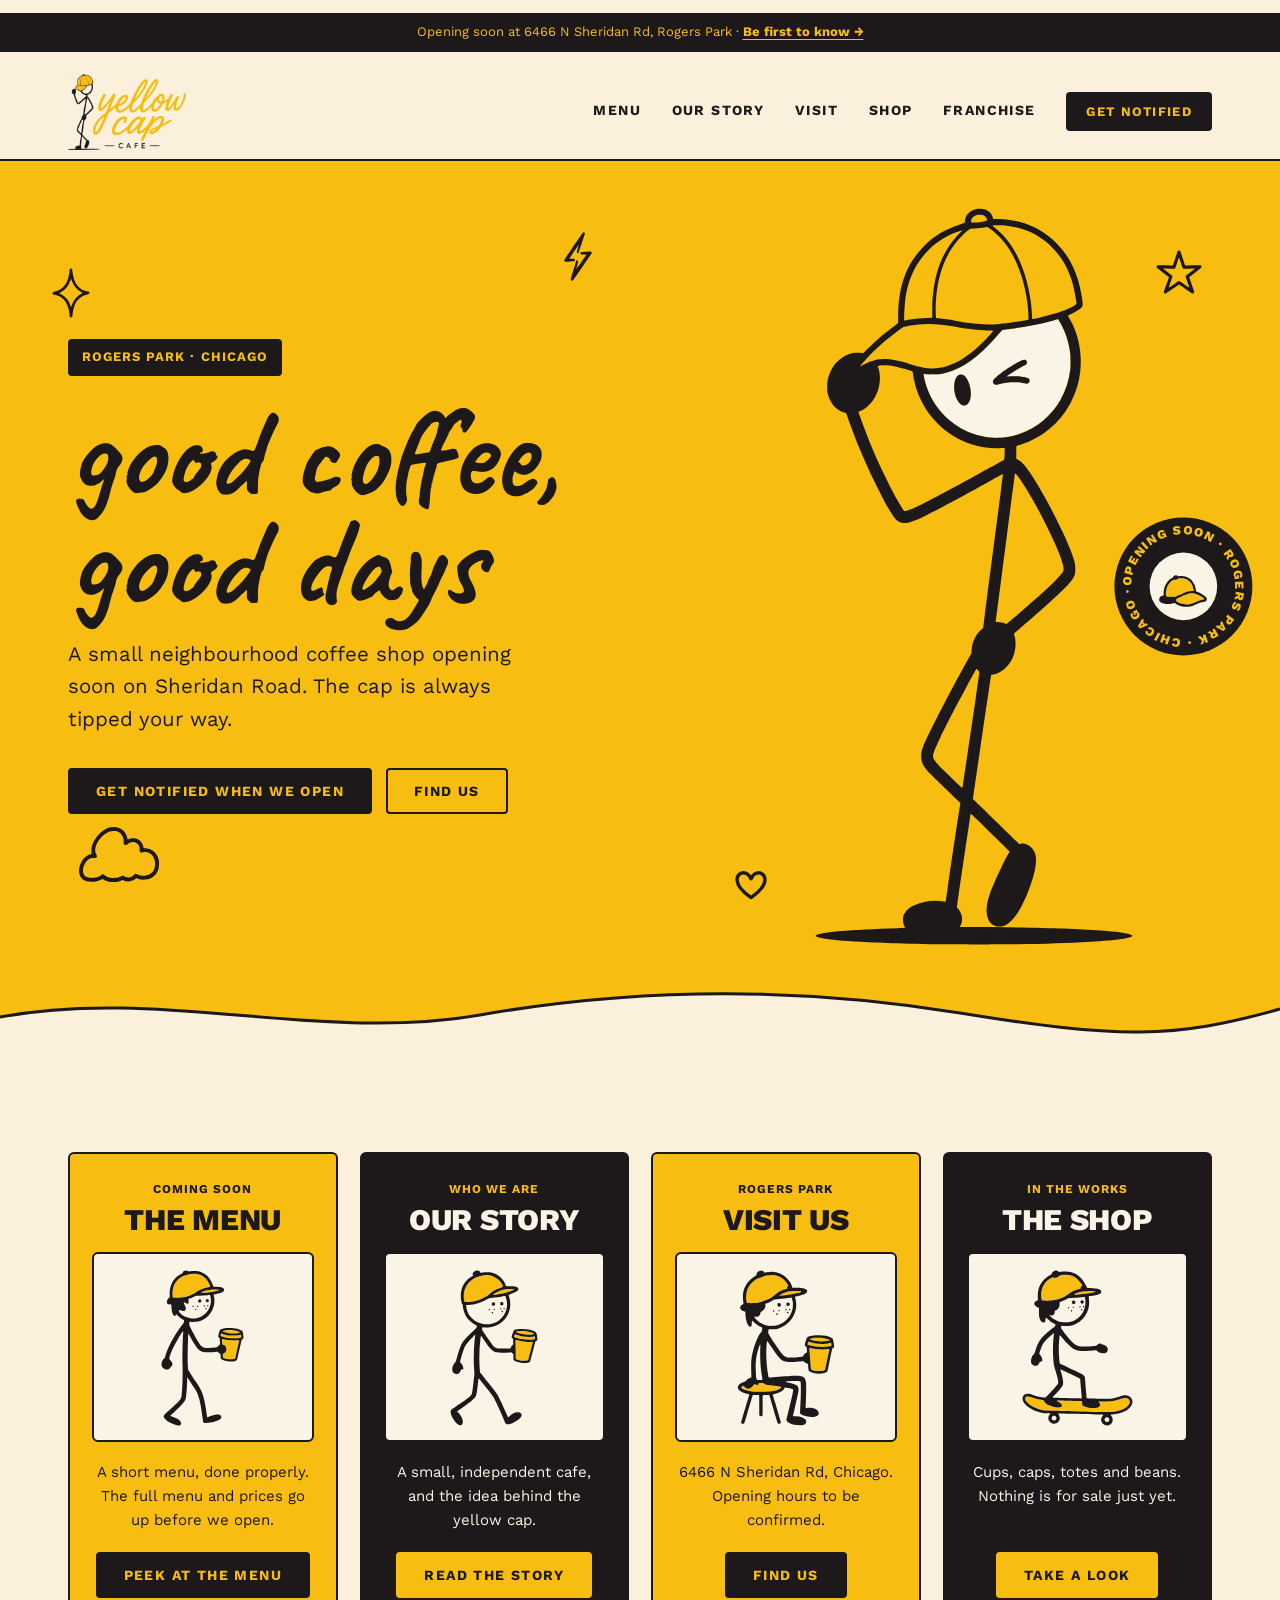
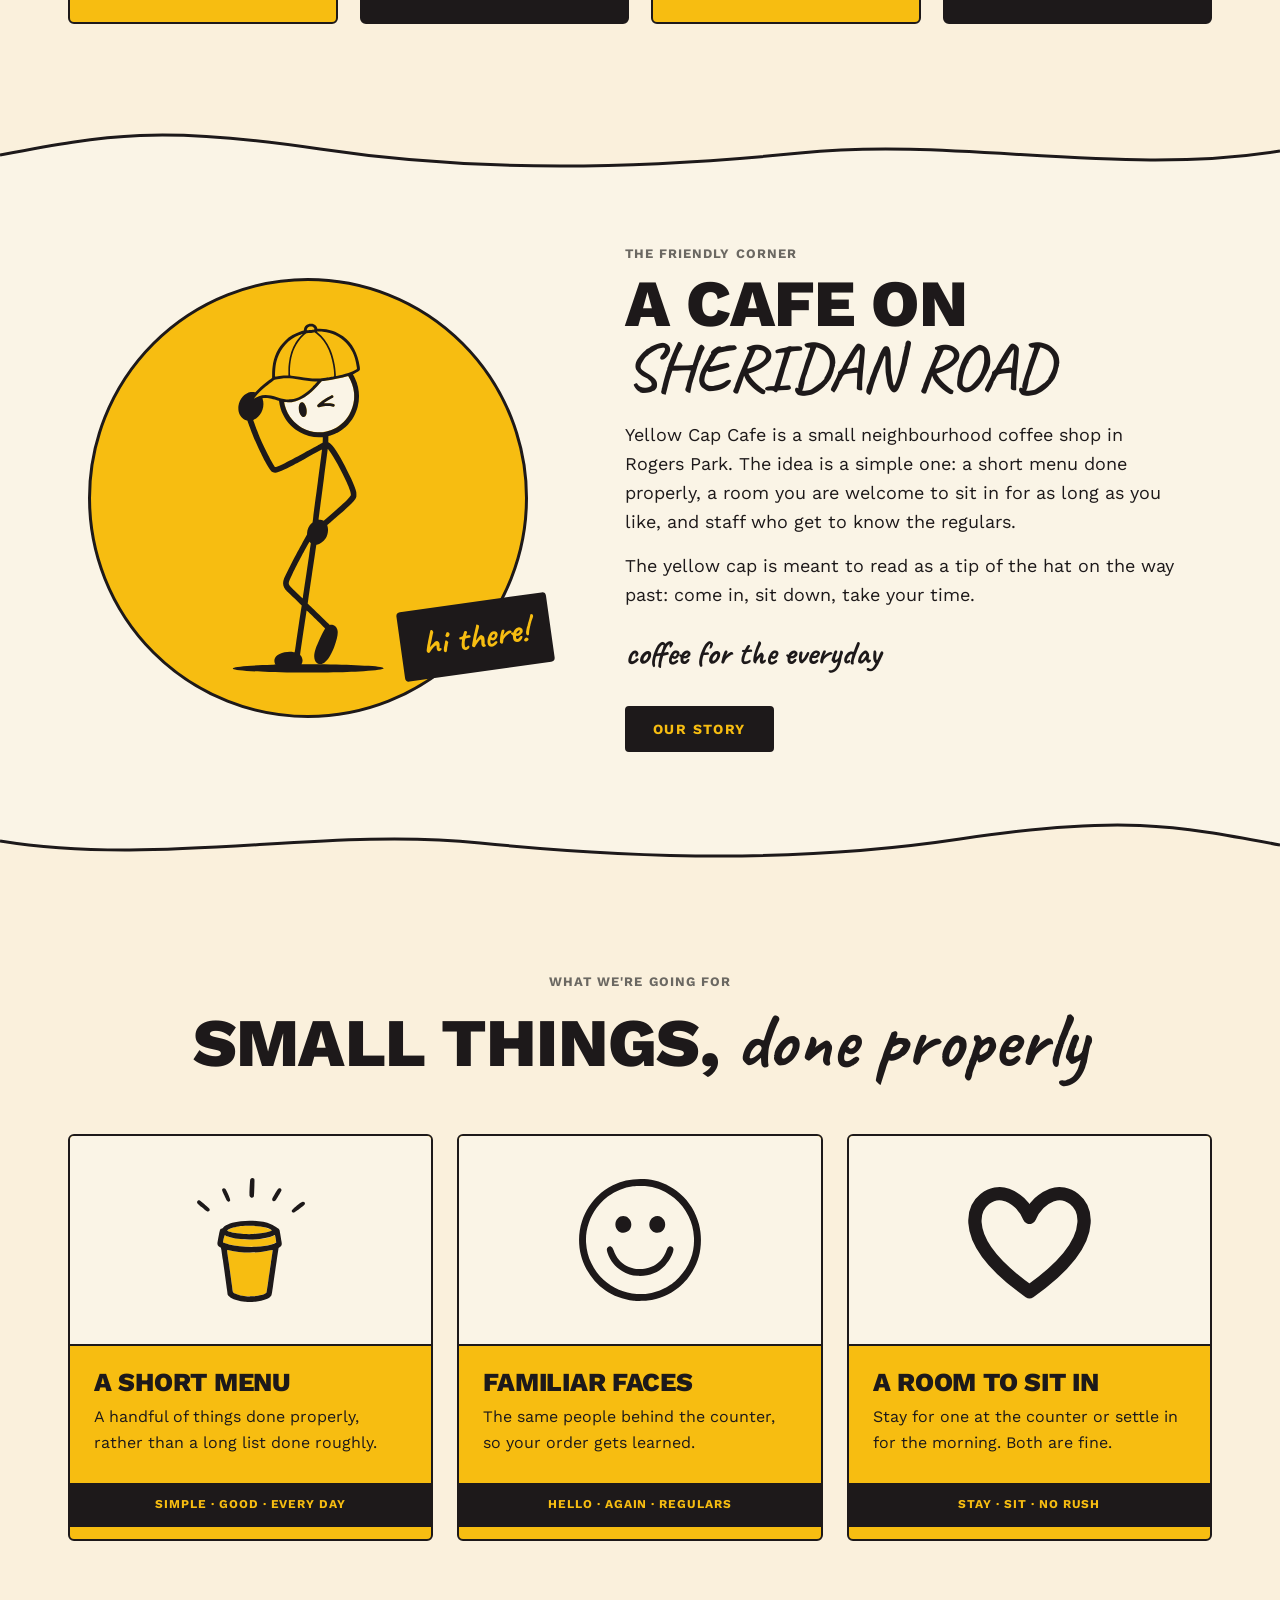
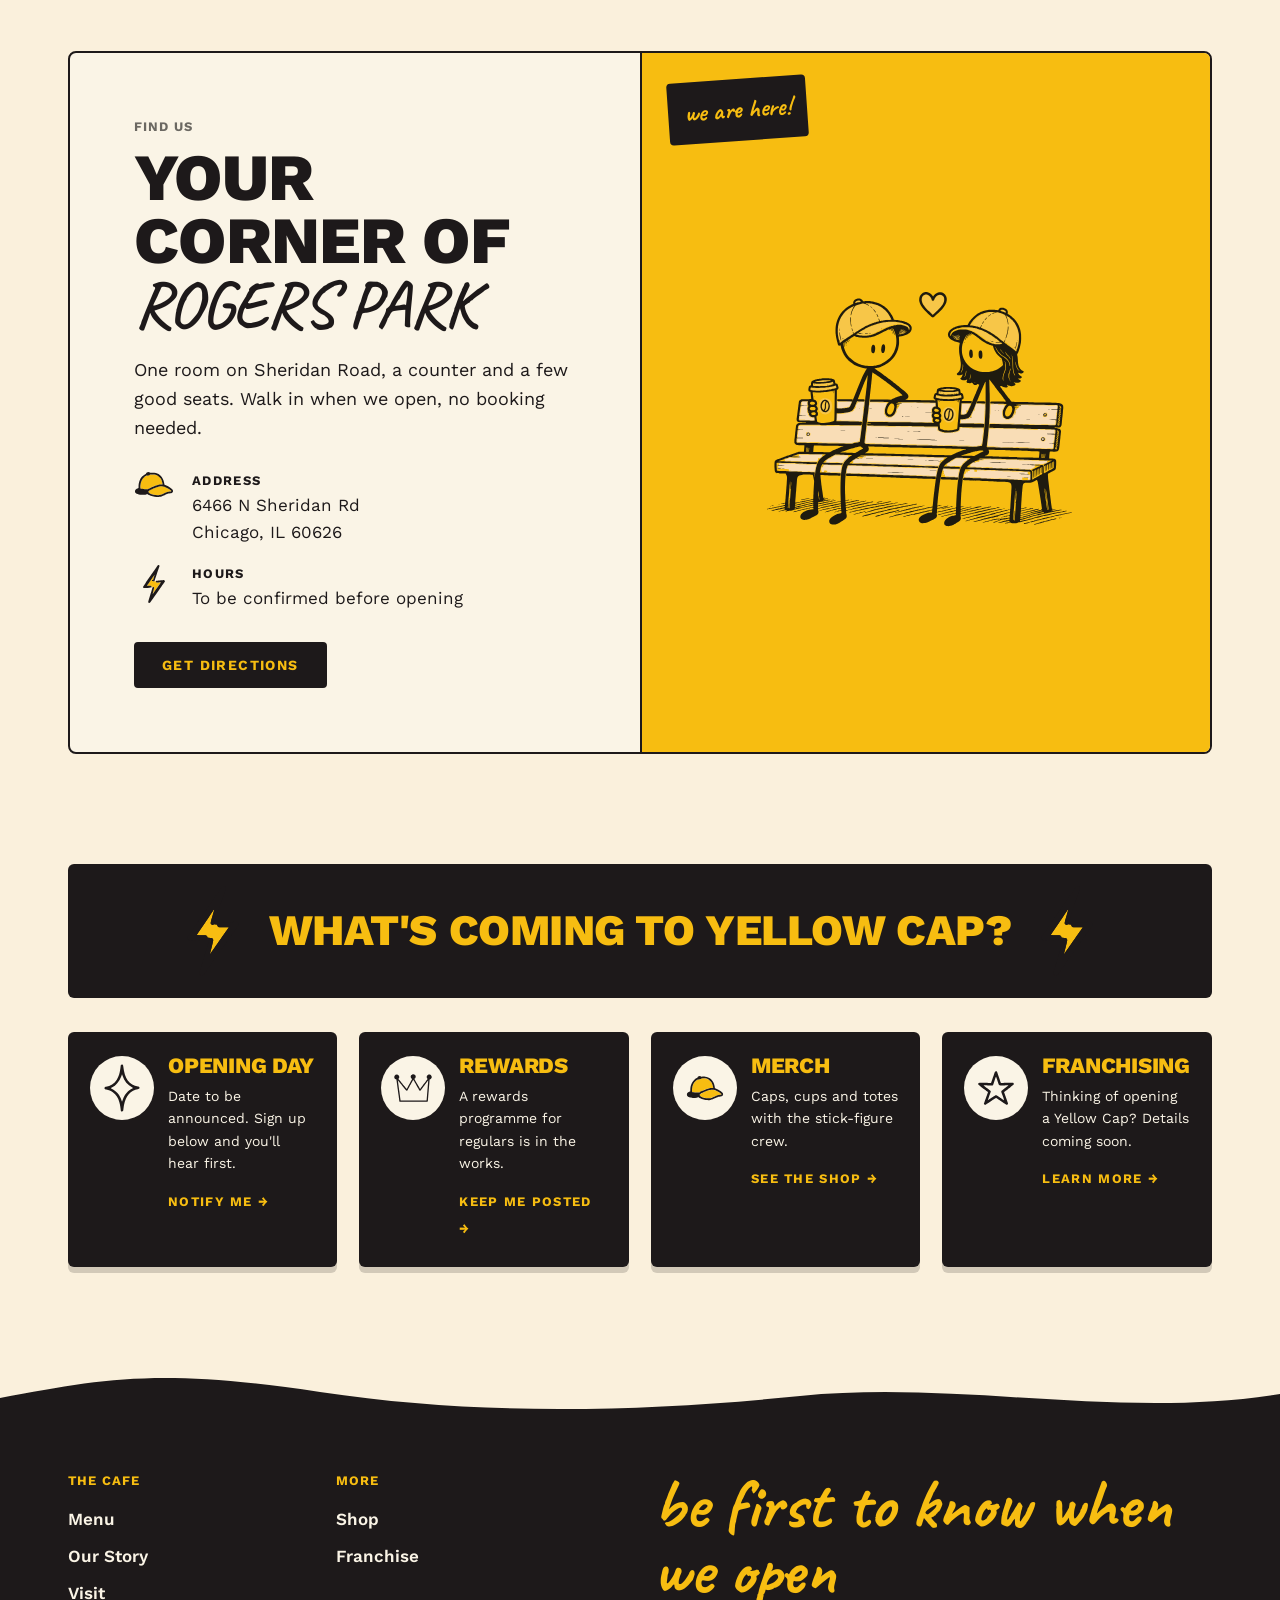
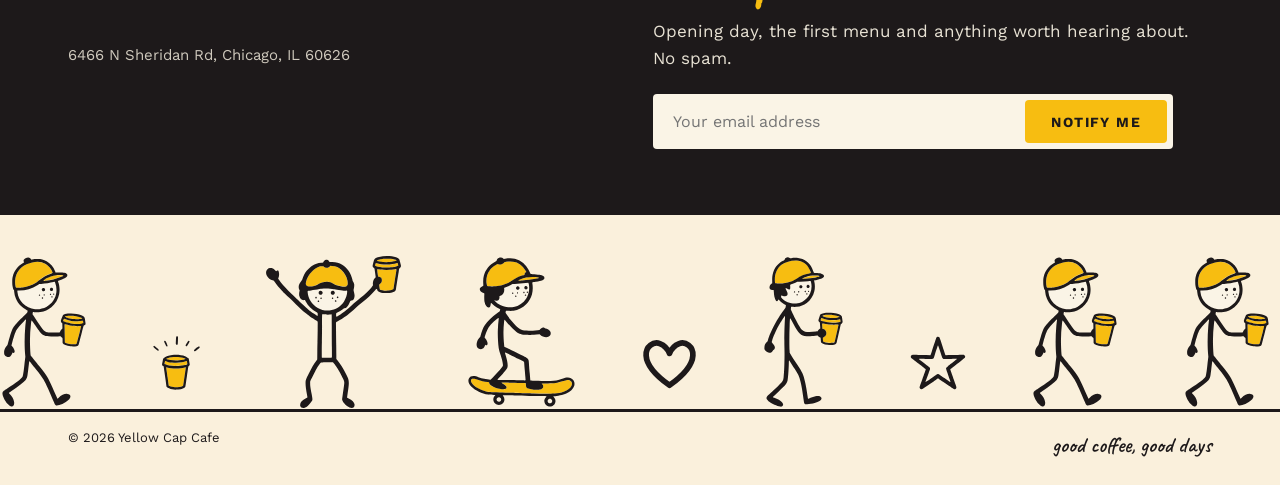
==== commit db97664b: "Visual polish: walking parade, opening-soon badge, scroll-in, wavy edges - Footer crew walks across " ====
--- a/index.html
+++ b/index.html
@@ -9,7 +9,18 @@
 <link rel="preconnect" href="https://fonts.googleapis.com">
 <link rel="preconnect" href="https://fonts.gstatic.com" crossorigin>
 <link href="https://fonts.googleapis.com/css2?family=Caveat:wght@600;700&family=Work+Sans:wght@400;500;600;700;800&display=swap" rel="stylesheet">
-<link rel="stylesheet" href="home.css?v=1">
+<link rel="stylesheet" href="site.css?v=4">
+<meta property="og:type" content="website">
+<meta property="og:site_name" content="Yellow Cap Cafe">
+<meta property="og:title" content="Yellow Cap Cafe — good coffee, good days">
+<meta property="og:description" content="A small neighbourhood coffee shop opening soon at 6466 N Sheridan Rd in Rogers Park, Chicago.">
+<meta property="og:url" content="https://yellowcapcafe.com/">
+<meta property="og:image" content="https://yellowcapcafe.com/art/og-image.png">
+<meta property="og:image:width" content="1200">
+<meta property="og:image:height" content="630">
+<meta property="og:image:alt" content="Yellow Cap Cafe: good coffee, good days. Opening soon in Rogers Park, Chicago.">
+<meta name="twitter:card" content="summary_large_image">
+<script>document.documentElement.classList.add('js')</script>
 </head>
 <body>
 
@@ -51,6 +62,10 @@
           </div>
         </div>
         <div class="hero__figure">
+          <div class="hero__badge" aria-hidden="true">
+            <svg viewBox="0 0 200 200"><defs><path id="badge-ring" d="M100,100 m-74,0 a74,74 0 1,1 148,0 a74,74 0 1,1 -148,0"/></defs><circle cx="100" cy="100" r="98" fill="#1D191A"/><circle cx="100" cy="100" r="48" fill="#FAF4E6"/><text font-family="Work Sans, sans-serif" font-weight="800" font-size="18" fill="#F7BD11" letter-spacing="2"><textPath href="#badge-ring" textLength="462" lengthAdjust="spacing">OPENING SOON · ROGERS PARK · CHICAGO ·</textPath></text></svg>
+            <img src="art/svg/icon-cap.svg" alt="">
+          </div>
           <img src="art/svg/character-tipping-cap.svg" alt="The Yellow Cap character tipping his cap and winking" width="260" height="650">
         </div>
       </div>
@@ -61,28 +76,28 @@
     <section class="section">
       <div class="wrap">
         <div class="cards">
-          <article class="card card--yellow">
+          <article class="card card--yellow" data-reveal>
             <p class="card__tag caps">Coming soon</p>
             <h2 class="card__title display">The Menu</h2>
             <div class="card__plate"><img src="art/svg/character-standing-with-cup.svg" alt="" width="120" height="220"></div>
             <p class="card__text">A short menu, done properly. The full menu and prices go up before we open.</p>
             <a class="btn btn--ink" href="menu.html">Peek at the menu</a>
           </article>
-          <article class="card card--ink">
+          <article class="card card--ink" data-reveal>
             <p class="card__tag caps">Who we are</p>
             <h2 class="card__title display">Our Story</h2>
             <div class="card__plate"><img src="art/svg/character-walking-with-cup.svg" alt="" width="120" height="210"></div>
             <p class="card__text">A small, independent cafe, and the idea behind the yellow cap.</p>
             <a class="btn" href="our-story.html">Read the story</a>
           </article>
-          <article class="card card--yellow">
+          <article class="card card--yellow" data-reveal>
             <p class="card__tag caps">Rogers Park</p>
             <h2 class="card__title display">Visit Us</h2>
             <div class="card__plate"><img src="art/svg/character-sitting-with-cup.svg" alt="" width="120" height="190"></div>
             <p class="card__text">6466 N Sheridan Rd, Chicago. Opening hours to be confirmed.</p>
             <a class="btn btn--ink" href="visit.html">Find us</a>
           </article>
-          <article class="card card--ink">
+          <article class="card card--ink" data-reveal>
             <p class="card__tag caps">In the works</p>
             <h2 class="card__title display">The Shop</h2>
             <div class="card__plate"><img src="art/svg/character-skateboarding.svg" alt="" width="140" height="190"></div>
@@ -95,12 +110,13 @@
 
     <!-- Story feature: Colectivo's "Cody's favorites" spot, with our character instead of a portrait. -->
     <section class="story section">
+      <svg class="edge edge--top" viewBox="0 0 1440 40" preserveAspectRatio="none" aria-hidden="true"><path d="M0 0 H1440 V18 C1260 44 1080 4 900 20 S540 40 360 16 S120 2 0 22 Z" fill="#FAF0DC"/><path d="M1440 18 C1260 44 1080 4 900 20 S540 40 360 16 S120 2 0 22" fill="none" stroke="#1D191A" stroke-width="3" vector-effect="non-scaling-stroke"/></svg>
       <div class="wrap story__inner">
-        <div class="story__badge">
+        <div class="story__badge" data-reveal>
           <img src="art/svg/character-tipping-cap.svg" alt="" width="200" height="500">
           <span class="story__flag">hi there!</span>
         </div>
-        <div>
+        <div data-reveal>
           <p class="story__eyebrow caps">The friendly corner</p>
           <h2 class="story__title display">A cafe on <span class="script">Sheridan Road</span></h2>
           <p class="story__text">Yellow Cap Cafe is a small neighbourhood coffee shop in Rogers Park. The idea is a simple one: a short menu done properly, a room you are welcome to sit in for as long as you like, and staff who get to know the regulars.</p>
@@ -109,17 +125,18 @@
           <a class="btn btn--ink" href="our-story.html">Our story</a>
         </div>
       </div>
+      <svg class="edge edge--bottom" viewBox="0 0 1440 40" preserveAspectRatio="none" aria-hidden="true"><path d="M0 18 C180 44 360 4 540 20 S900 40 1080 16 S1320 2 1440 22 V40 H0 Z" fill="#FAF0DC"/><path d="M0 18 C180 44 360 4 540 20 S900 40 1080 16 S1320 2 1440 22" fill="none" stroke="#1D191A" stroke-width="3" vector-effect="non-scaling-stroke"/></svg>
     </section>
 
     <!-- Values: same rhythm as Colectivo's product cards, describing intentions, not claims. -->
     <section class="section">
       <div class="wrap">
-        <div class="section__head">
+        <div class="section__head" data-reveal>
           <p class="section__eyebrow caps">What we're going for</p>
           <h2 class="section__title display">Small things, <span class="script">done properly</span></h2>
         </div>
         <div class="values">
-          <article class="value">
+          <article class="value" data-reveal>
             <div class="value__art"><img src="art/svg/icon-coffee-cup.svg" alt="" width="120" height="137"></div>
             <div class="value__body">
               <h3 class="value__title display">A short menu</h3>
@@ -127,7 +144,7 @@
             </div>
             <p class="value__foot caps">Simple · Good · Every day</p>
           </article>
-          <article class="value">
+          <article class="value" data-reveal>
             <div class="value__art"><img src="art/svg/icon-smiley.svg" alt="" width="130" height="130"></div>
             <div class="value__body">
               <h3 class="value__title display">Familiar faces</h3>
@@ -135,7 +152,7 @@
             </div>
             <p class="value__foot caps">Hello · Again · Regulars</p>
           </article>
-          <article class="value">
+          <article class="value" data-reveal>
             <div class="value__art"><img src="art/svg/icon-heart.svg" alt="" width="130" height="127"></div>
             <div class="value__body">
               <h3 class="value__title display">A room to sit in</h3>
@@ -150,7 +167,7 @@
     <!-- Location: Colectivo's "Creating community" panel, for our one corner of Chicago. -->
     <section class="section" id="visit" style="padding-top:0">
       <div class="wrap">
-        <div class="place">
+        <div class="place" data-reveal>
           <div class="place__inner">
             <div class="place__copy">
               <p class="section__eyebrow caps">Find us</p>
@@ -174,13 +191,13 @@
     <!-- What's coming: Colectivo's "What's new" strip, honest about what's still in the works. -->
     <section class="section" style="padding-top:0">
       <div class="wrap">
-        <div class="banner">
+        <div class="banner" data-reveal>
           <img src="art/svg/icon-lightning.svg" alt="" width="40" height="67">
           <h2 class="display">What's coming to Yellow Cap?</h2>
           <img src="art/svg/icon-lightning.svg" alt="" width="40" height="67">
         </div>
         <div class="coming">
-          <article class="tile">
+          <article class="tile" data-reveal>
             <span class="tile__icon"><img src="art/svg/icon-sparkle.svg" alt="" width="38" height="50"></span>
             <div>
               <h3 class="tile__title display">Opening day</h3>
@@ -188,7 +205,7 @@
               <a href="#notify">Notify me →</a>
             </div>
           </article>
-          <article class="tile">
+          <article class="tile" data-reveal>
             <span class="tile__icon"><img src="art/svg/icon-crown.svg" alt="" width="38" height="29"></span>
             <div>
               <h3 class="tile__title display">Rewards</h3>
@@ -196,7 +213,7 @@
               <a href="#notify">Keep me posted →</a>
             </div>
           </article>
-          <article class="tile">
+          <article class="tile" data-reveal>
             <span class="tile__icon"><img src="art/svg/icon-cap.svg" alt="" width="38" height="25"></span>
             <div>
               <h3 class="tile__title display">Merch</h3>
@@ -204,7 +221,7 @@
               <a href="shop.html">See the shop →</a>
             </div>
           </article>
-          <article class="tile">
+          <article class="tile" data-reveal>
             <span class="tile__icon"><img src="art/svg/icon-star.svg" alt="" width="38" height="37"></span>
             <div>
               <h3 class="tile__title display">Franchising</h3>
@@ -218,6 +235,7 @@
   </main>
 
   <footer class="footer">
+    <svg class="edge edge--top" viewBox="0 0 1440 40" preserveAspectRatio="none" aria-hidden="true"><path d="M0 0 H1440 V18 C1260 44 1080 4 900 20 S540 40 360 16 S120 2 0 22 Z" fill="#FAF0DC"/></svg>
     <div class="wrap footer__top">
       <div class="footer__links">
         <div>
@@ -240,9 +258,14 @@
       <div id="notify">
         <h2 class="notify__title">be first to know when we open</h2>
         <p class="notify__text">Opening day, the first menu and anything worth hearing about. No spam.</p>
-        <form class="notify__form" id="notify-form">
+        <form class="notify__form" id="notify-form" action="notify.php" method="post">
           <label class="visually-hidden" for="notify-email">Email address</label>
-          <input id="notify-email" type="email" name="email" placeholder="Your email address" autocomplete="email" required>
+          <input id="notify-email" type="email" name="email" placeholder="Your email address" autocomplete="email" maxlength="254" required>
+          <!-- Honeypot: hidden from people, bots fill it in and get ignored. -->
+          <div class="visually-hidden" aria-hidden="true">
+            <label for="notify-website">Leave this empty</label>
+            <input id="notify-website" type="text" name="website" tabindex="-1" autocomplete="off">
+          </div>
           <button class="btn btn--yellow" type="submit">Notify me</button>
         </form>
         <p class="notify__note" id="notify-note" role="status"></p>
@@ -250,16 +273,47 @@
     </div>
 
     <div class="crew">
-      <div class="wrap">
-        <div class="crew__line" aria-hidden="true">
-          <img src="art/svg/character-walking-with-cup.svg" alt="">
-          <img class="crew__icon" src="art/svg/icon-coffee-cup.svg" alt="">
-          <img src="art/svg/character-standing-with-cup.svg" alt="">
-          <img src="art/svg/character-cheering-with-cup.svg" alt="">
-          <img src="art/svg/character-skateboarding.svg" alt="">
-          <img class="crew__icon" src="art/svg/icon-heart.svg" alt="">
-          <img src="art/svg/character-sitting-with-cup.svg" alt="">
-        </div>
+      <div class="crew__stage" aria-hidden="true">
+        <div class="crew__track">
+          <div class="crew__line">
+            <img src="art/svg/character-walking-with-cup.svg" alt="">
+            <img class="crew__icon" src="art/svg/icon-coffee-cup.svg" alt="">
+            <img src="art/svg/character-cheering-with-cup.svg" alt="">
+            <img src="art/svg/character-skateboarding.svg" alt="">
+            <img class="crew__icon" src="art/svg/icon-heart.svg" alt="">
+            <img src="art/svg/character-standing-with-cup.svg" alt="">
+            <img class="crew__icon" src="art/svg/icon-star.svg" alt="">
+            <img src="art/svg/character-walking-with-cup.svg" alt="">
+            <img src="art/svg/character-walking-with-cup.svg" alt="">
+            <img class="crew__icon" src="art/svg/icon-coffee-cup.svg" alt="">
+            <img src="art/svg/character-cheering-with-cup.svg" alt="">
+            <img src="art/svg/character-skateboarding.svg" alt="">
+            <img class="crew__icon" src="art/svg/icon-heart.svg" alt="">
+            <img src="art/svg/character-standing-with-cup.svg" alt="">
+            <img class="crew__icon" src="art/svg/icon-star.svg" alt="">
+            <img src="art/svg/character-walking-with-cup.svg" alt="">
+          </div>
+          <div class="crew__line">
+            <img src="art/svg/character-walking-with-cup.svg" alt="">
+            <img class="crew__icon" src="art/svg/icon-coffee-cup.svg" alt="">
+            <img src="art/svg/character-cheering-with-cup.svg" alt="">
+            <img src="art/svg/character-skateboarding.svg" alt="">
+            <img class="crew__icon" src="art/svg/icon-heart.svg" alt="">
+            <img src="art/svg/character-standing-with-cup.svg" alt="">
+            <img class="crew__icon" src="art/svg/icon-star.svg" alt="">
+            <img src="art/svg/character-walking-with-cup.svg" alt="">
+            <img src="art/svg/character-walking-with-cup.svg" alt="">
+            <img class="crew__icon" src="art/svg/icon-coffee-cup.svg" alt="">
+            <img src="art/svg/character-cheering-with-cup.svg" alt="">
+            <img src="art/svg/character-skateboarding.svg" alt="">
+            <img class="crew__icon" src="art/svg/icon-heart.svg" alt="">
+            <img src="art/svg/character-standing-with-cup.svg" alt="">
+            <img class="crew__icon" src="art/svg/icon-star.svg" alt="">
+            <img src="art/svg/character-walking-with-cup.svg" alt="">
+          </div>
+        </div>
+      </div>
+      <div class="wrap">
         <div class="crew__base">
           <span>© 2026 Yellow Cap Cafe</span>
           <span class="script">good coffee, good days</span>
@@ -279,15 +333,41 @@
     });
     nav.addEventListener('click', e => { if (e.target.closest('a')) { nav.classList.remove('is-open'); toggle.setAttribute('aria-expanded', 'false'); toggle.textContent = 'Menu'; } });
 
-    // Signup: no mailing list is connected yet, so hand the address to the cafe's
-    // own inbox rather than pretending it was saved. Swap for Reach/Mailchimp later.
-    document.getElementById('notify-form').addEventListener('submit', e => {
+    // Signup: notify.php emails each signup to info@yellowcapcafe.com.
+    // Without JavaScript the form still posts and notify.php redirects back here.
+    const form = document.getElementById('notify-form');
+    const note = document.getElementById('notify-note');
+    form.addEventListener('submit', async e => {
       e.preventDefault();
-      const email = document.getElementById('notify-email').value;
-      const body = encodeURIComponent('Please let me know when Yellow Cap Cafe opens.\n\nMy email: ' + email);
-      location.href = 'mailto:info@yellowcapcafe.com?subject=' + encodeURIComponent('Notify me when you open') + '&body=' + body;
-      document.getElementById('notify-note').textContent = 'Your email app should open with a message ready to send.';
+      const button = form.querySelector('button');
+      button.disabled = true;
+      note.textContent = 'Sending…';
+      try {
+        const res = await fetch(form.action, { method: 'POST', body: new FormData(form), headers: { Accept: 'application/json' } });
+        const data = await res.json();
+        note.textContent = data.message;
+        if (data.ok) form.reset();
+      } catch {
+        note.textContent = 'Something went wrong. Please try again later.';
+      }
+      button.disabled = false;
     });
+    // Scroll-in: reveal blocks as they enter the screen. If anything goes wrong, show everything.
+    try {
+      const blocks = document.querySelectorAll('[data-reveal]');
+      const io = new IntersectionObserver(entries => entries.forEach(entry => {
+        if (entry.isIntersecting) { entry.target.classList.add('is-in'); io.unobserve(entry.target); }
+      }), { threshold: 0.12, rootMargin: '0px 0px -40px 0px' });
+      blocks.forEach(b => io.observe(b));
+    } catch {
+      document.querySelectorAll('[data-reveal]').forEach(b => b.classList.add('is-in'));
+    }
+
+    // Result message for the no-JavaScript path.
+    const notified = new URLSearchParams(location.search).get('notified');
+    if (notified !== null) {
+      note.textContent = notified === '1' ? "Thanks! We'll let you know when we open." : 'Please enter a valid email address.';
+    }
   </script>
 </body>
 </html>
--- a/site.css
+++ b/site.css
@@ -0,0 +1,422 @@
+/* Yellow Cap Cafe — homepage (Colectivo-style layout, Yellow Cap brand).
+   Colours and fonts are the original brand set; only the structure is new. */
+
+:root {
+  --yellow: #F7BD11;   /* Cap Yellow */
+  --ink: #1D191A;      /* Deep Ink */
+  --cream: #FAF4E6;    /* Warm Cream */
+  --beige: #FAF0DC;    /* Site Beige */
+  --grey: #6B6862;     /* darkened from #8A8A85 so small labels pass contrast (4.5:1) */
+  --hand: 'Caveat', cursive;
+  --sans: 'Work Sans', Helvetica, Arial, sans-serif;
+  --gutter: clamp(16px, 4vw, 48px);
+  --max: 1240px;
+}
+
+* { box-sizing: border-box; }
+html { scroll-behavior: smooth; }
+html, body { margin: 0; background: var(--beige); color: var(--ink); }
+body { font-family: var(--sans); font-size: 17px; line-height: 1.6; overflow-x: hidden; }
+img { display: block; max-width: 100%; height: auto; }
+a { color: inherit; }
+
+.wrap { max-width: var(--max); margin: 0 auto; padding: 0 var(--gutter); }
+.caps { text-transform: uppercase; letter-spacing: 0.08em; font-weight: 700; }
+.display {
+  margin: 0;
+  font-weight: 800;
+  text-transform: uppercase;
+  letter-spacing: -0.01em;
+  line-height: 0.95;
+}
+.script { font-family: var(--hand); font-weight: 600; }
+.visually-hidden {
+  position: absolute; width: 1px; height: 1px; overflow: hidden;
+  clip: rect(0 0 0 0); white-space: nowrap;
+}
+
+/* Buttons: brand yellow and ink, square-ish like Colectivo's flat buttons. */
+.btn {
+  display: inline-flex; align-items: center; gap: 10px;
+  padding: 14px 26px;
+  font: 700 14px/1 var(--sans); text-transform: uppercase; letter-spacing: 0.1em;
+  text-decoration: none; border: 2px solid var(--ink); border-radius: 4px;
+  transition: transform .15s ease, background .15s ease, color .15s ease;
+  cursor: pointer;
+}
+.btn:hover { transform: translateY(-2px); }
+.btn--ink { background: var(--ink); color: var(--yellow); }
+.btn--ink:hover { background: #000; }
+.btn--yellow { background: var(--yellow); color: var(--ink); }
+.btn--yellow:hover { background: #ffcb2e; }
+.btn--ghost { background: transparent; color: var(--ink); }
+.btn--ghost:hover { background: var(--ink); color: var(--yellow); }
+.btn img { width: 16px; }
+
+/* ---------- Announcement strip ---------- */
+.strip {
+  background: var(--ink); color: var(--yellow);
+  text-align: center; font-size: 13px; padding: 9px var(--gutter);
+}
+.strip a { color: var(--yellow); font-weight: 700; text-underline-offset: 3px; }
+
+/* ---------- Header ---------- */
+.header {
+  position: sticky; top: 0; z-index: 50;
+  background: var(--beige);
+  border-bottom: 2px solid var(--ink);
+}
+.header__inner { display: flex; align-items: center; justify-content: space-between; gap: 20px; height: 94px; }
+.header__logo img { height: 76px; width: auto; }
+.nav { display: flex; align-items: center; gap: clamp(16px, 2.4vw, 34px); }
+.nav a {
+  font-weight: 700; font-size: 14px; text-transform: uppercase; letter-spacing: 0.1em;
+  text-decoration: none; padding: 6px 0; border-bottom: 3px solid transparent;
+}
+.nav a:hover { border-bottom-color: var(--yellow); }
+.nav .btn { padding: 11px 18px; font-size: 13px; border-bottom-width: 2px; }
+.nav .btn:hover { border-bottom-color: var(--ink); }
+.menu-toggle { display: none; }
+
+/* ---------- Hero ---------- */
+.hero { position: relative; background: var(--yellow); overflow: hidden; }
+.hero__inner {
+  display: grid; grid-template-columns: 1.15fr 0.85fr; align-items: center; gap: 24px;
+  min-height: clamp(520px, 72vh, 720px); padding-top: 40px; padding-bottom: 90px;
+}
+.hero__tag {
+  display: inline-block; background: var(--ink); color: var(--yellow);
+  padding: 8px 14px; border-radius: 4px; font-size: 13px; margin-bottom: 22px;
+}
+.hero__title { font-family: var(--hand); font-weight: 700; font-size: clamp(64px, 10vw, 148px); line-height: 0.85; margin: 0; }
+.hero__lede { font-size: clamp(18px, 1.6vw, 21px); max-width: 470px; margin: 22px 0 32px; }
+.hero__ctas { display: flex; flex-wrap: wrap; gap: 14px; }
+.hero__figure { justify-self: center; position: relative; }
+.hero__figure img { width: clamp(220px, 26vw, 360px); animation: tip 6s ease-in-out infinite; transform-origin: 50% 100%; }
+@keyframes tip { 0%, 100% { transform: rotate(0deg); } 50% { transform: rotate(-2deg); } }
+.hero__scatter { position: absolute; inset: 0; pointer-events: none; }
+.hero__scatter img { position: absolute; animation: float 7s ease-in-out infinite; }
+.hero__scatter img:nth-child(2n) { animation-delay: -3s; }
+@keyframes float { 0%, 100% { transform: translateY(0); } 50% { transform: translateY(-10px); } }
+
+/* Wavy edge between sections */
+.wave { display: block; width: 100%; height: 56px; }
+.wave--hero { position: absolute; bottom: -1px; left: 0; }
+
+/* ---------- Section headings ---------- */
+.section { padding: clamp(64px, 9vw, 110px) 0; }
+.section__head { text-align: center; margin-bottom: clamp(36px, 5vw, 56px); }
+.section__eyebrow { font-size: 13px; color: var(--grey); margin: 0 0 10px; }
+.section__title { font-size: clamp(38px, 5.6vw, 68px); }
+.section__title .script { font-size: 1.15em; text-transform: none; letter-spacing: 0; font-weight: 700; }
+
+/* ---------- Promo cards (Colectivo's coloured card row) ---------- */
+.cards { display: grid; grid-template-columns: repeat(4, 1fr); gap: 22px; }
+.card {
+  display: flex; flex-direction: column; text-align: center;
+  padding: 26px 22px 24px; border: 2px solid var(--ink); border-radius: 6px;
+  transition: transform .2s ease, box-shadow .2s ease;
+}
+.card:hover { transform: translateY(-6px); box-shadow: 6px 6px 0 var(--ink); }
+.card--yellow { background: var(--yellow); }
+.card--ink { background: var(--ink); color: var(--cream); }
+.card__tag { font-size: 12px; margin: 0 0 6px; }
+.card--ink .card__tag { color: var(--yellow); }
+.card__title { font-size: 30px; margin-bottom: 18px; }
+/* Figures have black linework, so they always sit on a cream plate. */
+.card__plate {
+  background: var(--cream); border: 2px solid var(--ink); border-radius: 6px;
+  height: 190px; display: grid; place-items: center; margin-bottom: 18px; padding: 14px;
+}
+.card__plate img { max-height: 160px; width: auto; }
+.card__text { font-size: 15px; margin: 0 0 20px; flex: 1; }
+.card .btn { align-self: center; }
+.card--ink .btn { background: var(--yellow); color: var(--ink); border-color: var(--yellow); }
+
+/* ---------- Story feature ---------- */
+.story { position: relative; background: var(--cream); }
+
+/* Wavy edges between sections. Each SVG paints the page beige outside the wave
+   and draws an ink line along it, so the section's own colour shows inside. */
+.edge { position: absolute; left: 0; width: 100%; height: 40px; display: block; pointer-events: none; }
+.edge--top { top: -1px; }
+.edge--bottom { bottom: -1px; }
+.story__inner { display: grid; grid-template-columns: 0.9fr 1.1fr; gap: clamp(32px, 6vw, 80px); align-items: center; }
+.story__badge {
+  position: relative; aspect-ratio: 1; max-width: 440px; width: 100%; margin: 0 auto;
+  background: var(--yellow); border: 3px solid var(--ink); border-radius: 50%;
+}
+/* Positioned so the tall figure can't stretch the circle into an oval. */
+.story__badge img {
+  position: absolute; left: 50%; top: 50%; transform: translate(-50%, -50%);
+  height: 82%; width: auto;
+}
+.story__flag {
+  position: absolute; right: -6%; bottom: 10%;
+  background: var(--ink); color: var(--yellow);
+  font-family: var(--hand); font-size: clamp(26px, 3vw, 36px); font-weight: 700;
+  padding: 6px 22px; border-radius: 4px; transform: rotate(-8deg);
+}
+.story__eyebrow { font-size: 13px; color: var(--grey); margin: 0 0 8px; }
+.story__title { font-size: clamp(40px, 5.4vw, 66px); margin-bottom: 22px; }
+.story__text { font-size: 18px; margin: 0 0 16px; max-width: 560px; }
+.story__sign { font-family: var(--hand); font-size: 34px; font-weight: 700; margin: 8px 0 26px; }
+
+/* ---------- Values (product-card rhythm) ---------- */
+.values { display: grid; grid-template-columns: repeat(3, 1fr); gap: 24px; }
+.value {
+  background: var(--yellow); border: 2px solid var(--ink); border-radius: 6px; overflow: hidden;
+  display: flex; flex-direction: column;
+}
+.value__art { background: var(--cream); border-bottom: 2px solid var(--ink); height: 210px; display: grid; place-items: center; }
+.value__art img { height: 130px; width: auto; }
+.value__body { padding: 24px 24px 28px; }
+.value__title { font-size: 26px; margin-bottom: 10px; }
+.value__text { margin: 0; font-size: 16px; }
+.value__foot { margin-top: auto; background: var(--ink); color: var(--yellow); padding: 12px; font-size: 12px; text-align: center; }
+
+/* ---------- Location / community ---------- */
+.place { background: var(--cream); border: 2px solid var(--ink); border-radius: 8px; overflow: hidden; }
+.place__inner { display: grid; grid-template-columns: 1fr 1fr; }
+.place__copy { padding: clamp(32px, 5vw, 64px); }
+.place__title { font-size: clamp(40px, 5.4vw, 66px); margin-bottom: 20px; }
+.place__text { font-size: 18px; margin: 0 0 28px; max-width: 480px; }
+.place__facts { list-style: none; margin: 0 0 30px; padding: 0; display: grid; gap: 18px; }
+.place__facts li { display: grid; grid-template-columns: 44px 1fr; gap: 14px; align-items: start; }
+.place__facts img { width: 40px; }
+.place__facts strong { display: block; font-size: 13px; text-transform: uppercase; letter-spacing: 0.1em; }
+.place__art { background: var(--yellow); border-left: 2px solid var(--ink); position: relative; display: grid; place-items: center; padding: 40px 24px; min-height: 360px; }
+.place__art .bench { width: min(440px, 100%); }
+.place__pin {
+  position: absolute; top: 26px; left: 26px;
+  background: var(--ink); color: var(--yellow); padding: 10px 16px; border-radius: 4px;
+  font-family: var(--hand); font-size: 26px; font-weight: 700; transform: rotate(-4deg);
+}
+
+/* ---------- What's coming ---------- */
+.banner {
+  background: var(--ink); color: var(--yellow);
+  display: flex; align-items: center; justify-content: center; gap: clamp(12px, 3vw, 28px);
+  padding: 20px var(--gutter); margin-bottom: 34px; border-radius: 6px;
+}
+.banner img { width: clamp(34px, 5vw, 56px); }
+.banner .display { font-size: clamp(24px, 3.4vw, 44px); text-align: center; }
+.coming { display: grid; grid-template-columns: repeat(4, 1fr); gap: 22px; }
+.tile {
+  background: var(--ink); color: var(--cream); border-radius: 6px; padding: 24px 22px 26px;
+  display: grid; grid-template-columns: 64px 1fr; gap: 14px; align-items: start;
+  box-shadow: 0 6px 0 rgba(29, 25, 26, 0.18);
+}
+.tile:nth-child(odd) { transform: rotate(-1deg); }
+.tile:nth-child(even) { transform: rotate(1deg); }
+.tile__icon { width: 64px; height: 64px; background: var(--cream); border-radius: 50%; display: grid; place-items: center; }
+.tile__icon img { width: 38px; }
+.tile__title { font-size: 22px; margin-bottom: 8px; color: var(--yellow); }
+.tile__text { font-size: 14px; margin: 0 0 12px; }
+.tile a { font-size: 13px; font-weight: 700; text-transform: uppercase; letter-spacing: 0.1em; color: var(--yellow); text-decoration: none; }
+.tile a:hover { text-decoration: underline; }
+
+/* ---------- Footer ---------- */
+.footer { position: relative; background: var(--ink); color: var(--cream); padding-top: 24px; }
+.footer__top { display: grid; grid-template-columns: 1fr 1.1fr; gap: clamp(32px, 6vw, 80px); padding-top: 70px; padding-bottom: 56px; }
+.footer__links { display: grid; grid-template-columns: repeat(2, 1fr); gap: 28px; align-content: start; }
+.footer__links h3 { color: var(--yellow); font-size: 13px; margin: 0 0 14px; }
+.footer__links ul { list-style: none; padding: 0; margin: 0; display: grid; gap: 10px; }
+.footer__links a { text-decoration: none; font-weight: 600; }
+.footer__links a:hover { color: var(--yellow); }
+.footer__address { grid-column: 1 / -1; font-size: 15px; color: #cfc9bd; margin: 8px 0 0; }
+.notify__title { font-family: var(--hand); font-weight: 700; color: var(--yellow); font-size: clamp(44px, 5.6vw, 70px); line-height: 0.95; margin: 0 0 14px; }
+.notify__text { margin: 0 0 22px; color: #e8e2d4; }
+.notify__form { display: flex; gap: 0; max-width: 520px; background: var(--cream); border-radius: 4px; padding: 6px; }
+.notify__form input {
+  flex: 1; min-width: 0; border: 0; background: transparent; padding: 12px 14px;
+  font: 16px var(--sans); color: var(--ink); outline: none;
+}
+.notify__form .btn { border: 0; }
+.notify__note { font-size: 13px; color: #b9b2a3; margin: 10px 0 0; }
+
+/* The crew stands on a cream band: their black linework needs a light ground. */
+.crew { background: var(--beige); color: var(--ink); padding-top: 40px; }
+/* The crew walks across the footer: two identical lines side by side, slid right
+   by exactly one line's width and looped, so the parade never ends or jumps. */
+.crew__stage { overflow: hidden; border-bottom: 3px solid var(--ink); }
+.crew__track { display: flex; width: max-content; animation: parade 38s linear infinite; }
+.crew__stage:hover .crew__track { animation-play-state: paused; }
+.crew__line { display: flex; align-items: flex-end; gap: clamp(36px, 5vw, 80px); padding-right: clamp(36px, 5vw, 80px); }
+.crew__line img { height: clamp(90px, 12vw, 160px); width: auto; animation: step 0.55s ease-in-out infinite alternate; }
+.crew__line img:nth-child(even) { animation-delay: -0.27s; }
+.crew__line img.crew__icon { height: clamp(34px, 4.5vw, 56px); margin-bottom: 18px; animation: bob 2.4s ease-in-out infinite; }
+.crew__line img[src*="skateboarding"] { animation: none; }   /* skaters glide, they don't bounce */
+@keyframes parade { from { transform: translateX(-50%); } to { transform: translateX(0); } }
+@keyframes step { from { transform: translateY(0) rotate(-1.5deg); } to { transform: translateY(-5px) rotate(1.5deg); } }
+@keyframes bob { 0%, 100% { transform: translateY(0); } 50% { transform: translateY(-8px); } }
+.crew__base { display: flex; justify-content: space-between; flex-wrap: wrap; gap: 10px; padding: 16px 0 22px; font-size: 13px; }
+.crew__base .script { font-size: 22px; }
+
+/* ---------- "Opening soon" badge ---------- */
+/* Sits in the empty space to the right of the character, clear of his hand and cap. */
+.hero__badge { position: absolute; right: -34%; top: 42%; width: clamp(112px, 11vw, 150px); aspect-ratio: 1; }
+.hero__badge svg { width: 100%; height: 100%; animation: spin 20s linear infinite; }
+.hero__badge img { position: absolute; inset: 0; margin: auto; width: 36%; height: auto; }
+@keyframes spin { to { transform: rotate(360deg); } }
+
+/* ---------- Scroll-in ----------
+   Only hidden when JavaScript is running (the "js" class is set in <head>),
+   so the content is never stuck invisible if a script fails. */
+.js [data-reveal] { opacity: 0; transform: translateY(28px); transition: opacity 0.6s ease, transform 0.6s ease; }
+.js [data-reveal].is-in { opacity: 1; transform: none; }
+.js [data-reveal]:nth-child(2) { transition-delay: 0.08s; }
+.js [data-reveal]:nth-child(3) { transition-delay: 0.16s; }
+.js [data-reveal]:nth-child(4) { transition-delay: 0.24s; }
+
+/* ---------- Hover: the characters react ---------- */
+.card:hover .card__plate img,
+.value:hover .value__art img,
+.tile:hover .tile__icon img { animation: hop 0.7s ease-in-out; }
+.card:hover .card__plate img[src*="skateboarding"] { animation: roll 1.1s ease-in-out; }
+.card:hover .card__plate img[src*="walking"] { animation: stroll 1s ease-in-out; }
+@keyframes hop { 0%, 100% { transform: translateY(0); } 35% { transform: translateY(-12px) rotate(-4deg); } 65% { transform: translateY(0) rotate(3deg); } }
+@keyframes roll { 0%, 100% { transform: translateX(0); } 50% { transform: translateX(26px) rotate(2deg); } }
+@keyframes stroll { 0%, 100% { transform: translateX(0); } 25% { transform: translateX(8px) translateY(-4px); } 50% { transform: translateX(16px); } 75% { transform: translateX(8px) translateY(-4px); } }
+
+/* ---------- Inner pages ---------- */
+.nav a[aria-current="page"] { border-bottom-color: var(--yellow); }
+
+.page-hero { position: relative; background: var(--yellow); overflow: hidden; }
+.page-hero__inner {
+  display: grid; grid-template-columns: 1fr auto; align-items: end; gap: 24px;
+  padding-top: clamp(40px, 6vw, 72px); padding-bottom: clamp(72px, 8vw, 100px);
+}
+.page-hero__eyebrow { display: inline-block; background: var(--ink); color: var(--yellow); padding: 7px 13px; border-radius: 4px; font-size: 12px; margin-bottom: 18px; }
+.page-hero__title { font-size: clamp(46px, 7.4vw, 96px); }
+.page-hero__title .script { display: block; text-transform: none; letter-spacing: 0; font-weight: 700; font-size: 1.05em; }
+.page-hero__lede { font-size: clamp(17px, 1.5vw, 20px); max-width: 560px; margin: 18px 0 0; }
+.page-hero__figure { height: clamp(150px, 20vw, 250px); width: auto; }
+
+/* "Coming soon" panel: a large version of the homepage cards. */
+.panel {
+  display: grid; grid-template-columns: auto 1fr; gap: clamp(24px, 5vw, 56px); align-items: center;
+  background: var(--cream); border: 2px solid var(--ink); border-radius: 8px;
+  padding: clamp(28px, 5vw, 56px); box-shadow: 8px 8px 0 var(--ink);
+}
+.panel__plate {
+  background: var(--yellow); border: 2px solid var(--ink); border-radius: 50%;
+  width: clamp(170px, 22vw, 240px); aspect-ratio: 1; position: relative;
+}
+/* Fixed box + contain, so wide icons (the cap) and tall figures both fit the circle. */
+.panel__plate img { position: absolute; left: 50%; top: 50%; transform: translate(-50%, -50%); width: 70%; height: 70%; object-fit: contain; }
+.panel__tag { font-size: 12px; color: var(--grey); margin: 0 0 8px; }
+.panel__title { font-size: clamp(34px, 4.4vw, 54px); margin-bottom: 14px; }
+.panel__text { font-size: 18px; margin: 0 0 24px; max-width: 560px; }
+.panel__ctas { display: flex; flex-wrap: wrap; gap: 12px; }
+
+.band {
+  position: relative; background: var(--yellow);
+  text-align: center; padding: clamp(72px, 9vw, 110px) var(--gutter);
+}
+.band__eyebrow { font-size: 13px; margin: 0 0 6px; }
+.band__quote { font-family: var(--hand); font-weight: 700; font-size: clamp(48px, 8vw, 104px); line-height: 0.95; margin: 0; }
+
+/* Sketch map: only the street we're sure of, plus the pin. */
+.sketch-map {
+  position: relative; min-height: 380px; height: 100%; border-left: 2px solid var(--ink); overflow: hidden;
+  background-color: var(--beige);
+  background-image:
+    repeating-linear-gradient(0deg, rgba(29, 25, 26, 0.08) 0 2px, transparent 2px 52px),
+    repeating-linear-gradient(90deg, rgba(29, 25, 26, 0.08) 0 2px, transparent 2px 52px);
+}
+.sketch-map__road { position: absolute; top: 0; bottom: 0; left: 60%; width: 30px; background: var(--yellow); border-left: 2px solid var(--ink); border-right: 2px solid var(--ink); }
+.sketch-map__label {
+  position: absolute; top: 24px; left: calc(60% + 15px);
+  writing-mode: vertical-rl; transform: translateX(-50%);
+  font-size: 11px; font-weight: 700; letter-spacing: 0.2em; text-transform: uppercase;
+}
+.sketch-map__pin { position: absolute; left: calc(60% + 15px); top: 56%; transform: translate(-50%, -100%); display: flex; flex-direction: column; align-items: center; }
+.sketch-map__flag { margin-bottom: 8px; background: var(--ink); color: var(--yellow); font-family: var(--hand); font-weight: 700; font-size: 24px; padding: 4px 14px; border-radius: 4px; white-space: nowrap; }
+.sketch-map__dot { width: 26px; height: 26px; border-radius: 50%; background: var(--ink); border: 4px solid var(--yellow); box-shadow: 0 0 0 2px var(--ink); }
+.sketch-map__fig { position: absolute; left: 10%; bottom: 8%; height: 44%; width: auto; }
+
+/* ---------- Responsive ---------- */
+@media (max-width: 1024px) {
+  .cards, .coming { grid-template-columns: repeat(2, 1fr); }
+}
+
+@media (max-width: 860px) {
+  .menu-toggle {
+    display: inline-flex; align-items: center; gap: 8px;
+    background: var(--ink); color: var(--yellow); border: 0; border-radius: 4px;
+    padding: 10px 14px; font: 700 13px var(--sans); text-transform: uppercase; letter-spacing: 0.1em; cursor: pointer;
+  }
+  .nav {
+    position: absolute; top: 100%; left: 0; right: 0;
+    flex-direction: column; align-items: stretch; gap: 0;
+    background: var(--beige); border-bottom: 2px solid var(--ink);
+    display: none;
+  }
+  .nav.is-open { display: flex; }
+  .nav a { padding: 16px var(--gutter); border-bottom: 1px solid rgba(29, 25, 26, 0.15); }
+  .nav .btn { margin: 14px var(--gutter); justify-content: center; }
+
+  .hero__inner { grid-template-columns: 1fr; text-align: center; padding-top: 34px; padding-bottom: 80px; }
+  .hero__lede { margin-left: auto; margin-right: auto; }
+  .hero__ctas { justify-content: center; }
+  .hero__figure { order: -1; }
+  .hero__figure img { width: clamp(150px, 42vw, 220px); }
+  .hero__scatter img:nth-child(n+3) { display: none; }
+  .hero__badge { width: 92px; right: -62%; top: 38%; }
+
+  .story__inner, .place__inner, .footer__top { grid-template-columns: 1fr; }
+  .story__badge { max-width: 320px; }
+  .place__art { border-left: 0; border-top: 2px solid var(--ink); min-height: 280px; }
+  .values { grid-template-columns: 1fr; }
+
+  .page-hero__inner { grid-template-columns: 1fr; }
+  .page-hero__figure { justify-self: end; height: 130px; margin-top: -10px; }
+  .panel { grid-template-columns: 1fr; text-align: center; justify-items: center; }
+  .panel__ctas { justify-content: center; }
+  .sketch-map { border-left: 0; border-top: 2px solid var(--ink); min-height: 320px; }
+}
+
+@media (max-width: 600px) {
+  body { font-size: 16px; }
+  .header__inner { height: 72px; }
+  .header__logo img { height: 56px; }
+  /* Colectivo's card carousel: swipe sideways on phones. */
+  .cards {
+    grid-template-columns: none; grid-auto-flow: column; grid-auto-columns: 78%;
+    overflow-x: auto; scroll-snap-type: x mandatory; padding-bottom: 12px; margin-right: calc(var(--gutter) * -1);
+  }
+  .card { scroll-snap-align: start; }
+  .coming { grid-template-columns: 1fr; }
+  .tile:nth-child(n) { transform: none; }
+  .footer__links { grid-template-columns: 1fr 1fr; }
+  .crew__track { animation-duration: 26s; }
+  .notify__form { flex-direction: column; background: transparent; padding: 0; gap: 10px; }
+  .notify__form input { background: var(--cream); border-radius: 4px; }
+  .notify__form .btn { justify-content: center; }
+}
+
+@media (prefers-reduced-motion: reduce) {
+  *, *::before, *::after { animation: none !important; transition: none !important; }
+  html { scroll-behavior: auto; }
+}
+
+/* ---------- Very wide screens and browser zoom-out ----------
+   The layout is designed at 1440px. Past that, scale the whole page up so it keeps
+   the same proportions instead of shrinking into a thin centred column (zooming the
+   browser out to 25% makes a 1920px screen act like a 7680px one). Each step keeps the
+   effective width between 1440px and ~1620px, so the desktop layout is always used. */
+@media (min-width: 1600px) { body { zoom: 1.11; } }
+@media (min-width: 1800px) { body { zoom: 1.25; } }
+@media (min-width: 2000px) { body { zoom: 1.39; } }
+@media (min-width: 2250px) { body { zoom: 1.56; } }
+@media (min-width: 2550px) { body { zoom: 1.77; } }
+@media (min-width: 2900px) { body { zoom: 2.01; } }
+@media (min-width: 3300px) { body { zoom: 2.29; } }
+@media (min-width: 3750px) { body { zoom: 2.6; } }
+@media (min-width: 4300px) { body { zoom: 2.99; } }
+@media (min-width: 4900px) { body { zoom: 3.4; } }
+@media (min-width: 5600px) { body { zoom: 3.89; } }
+@media (min-width: 6400px) { body { zoom: 4.44; } }
+@media (min-width: 7300px) { body { zoom: 5.07; } }
+@media (min-width: 8400px) { body { zoom: 5.83; } }
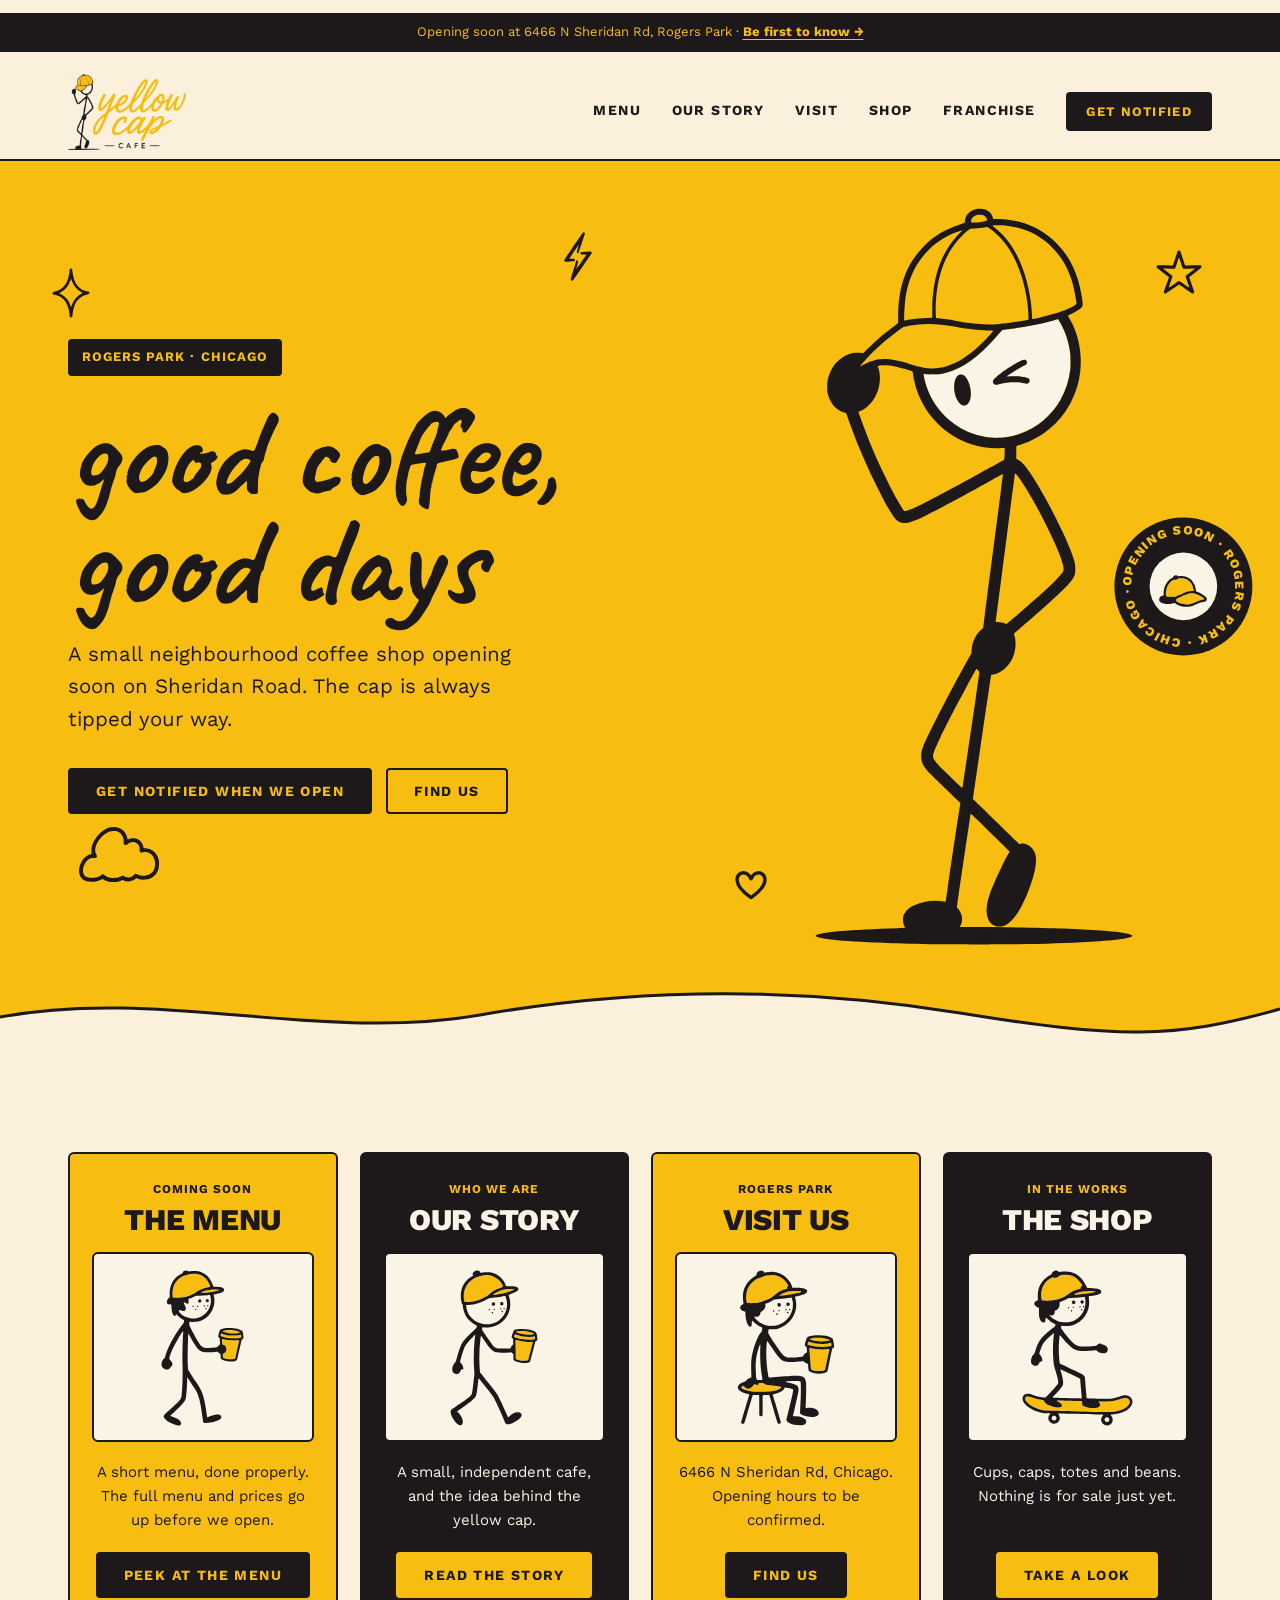
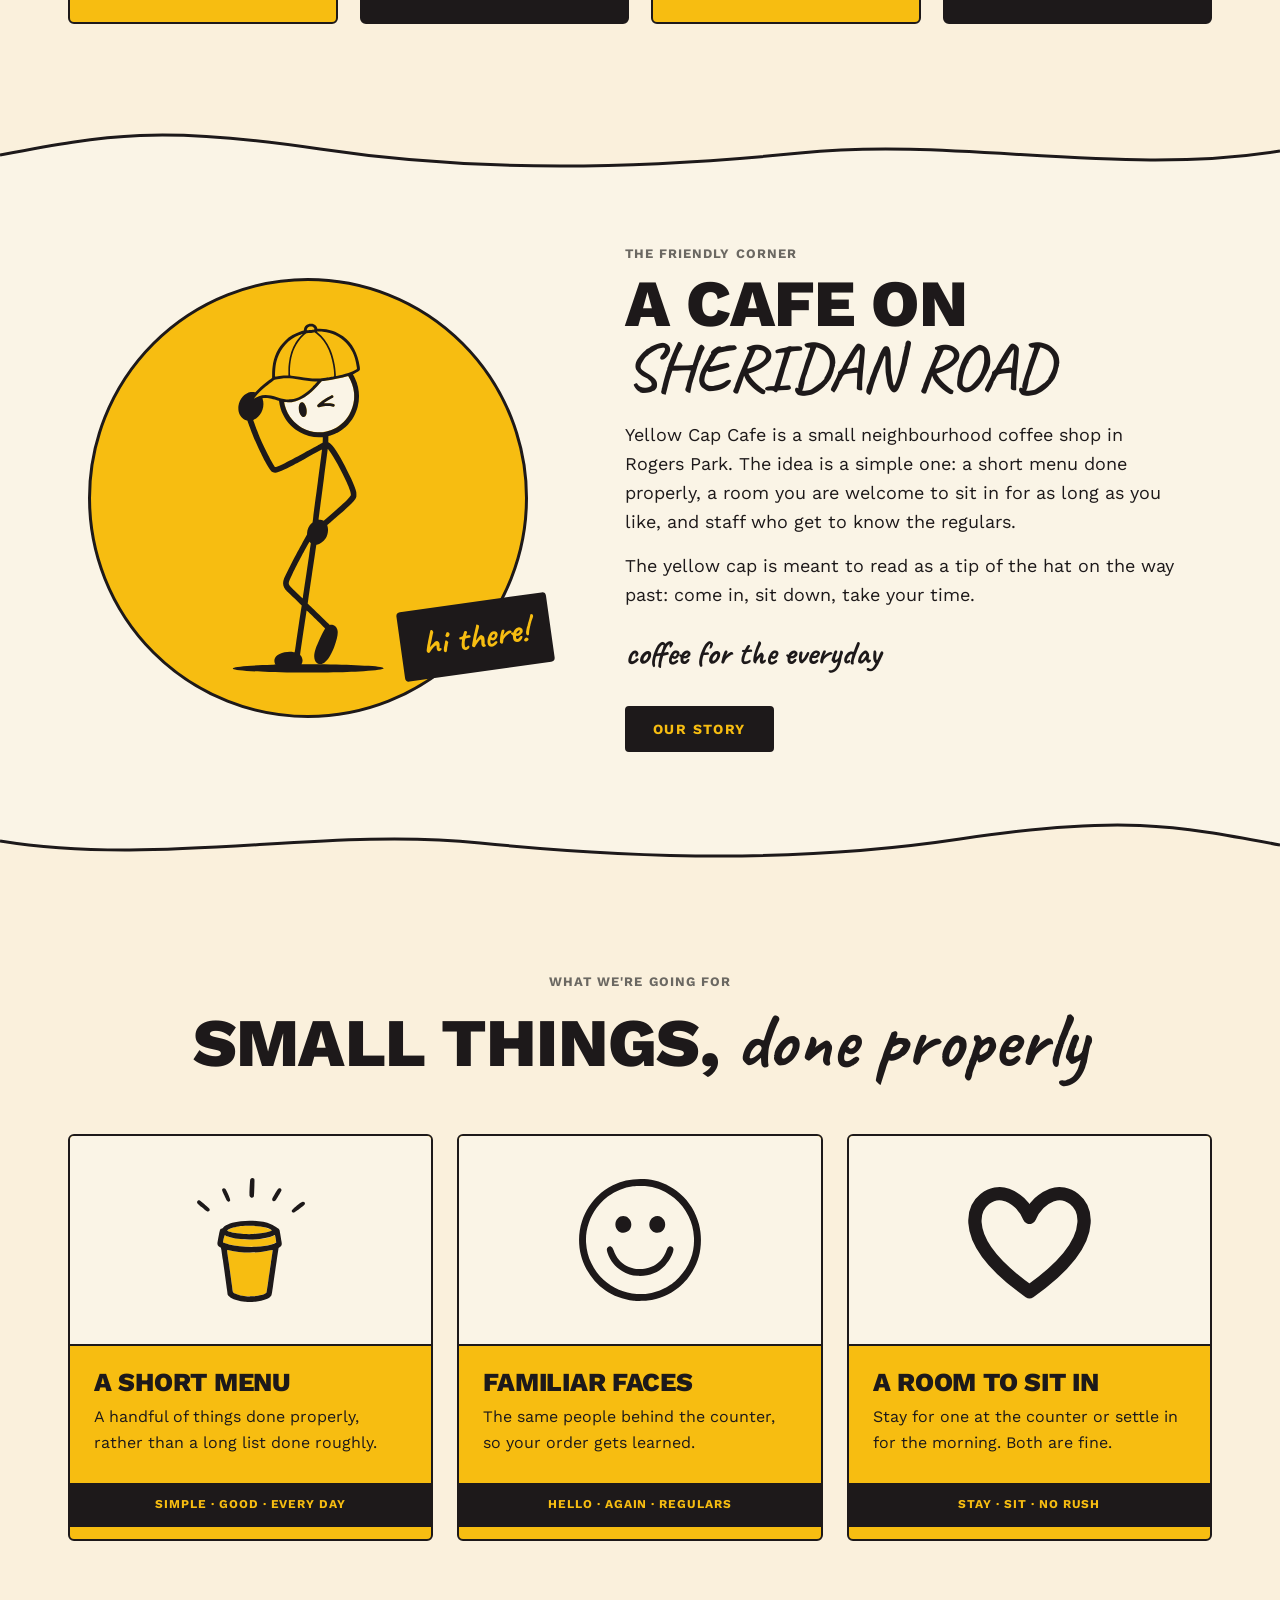
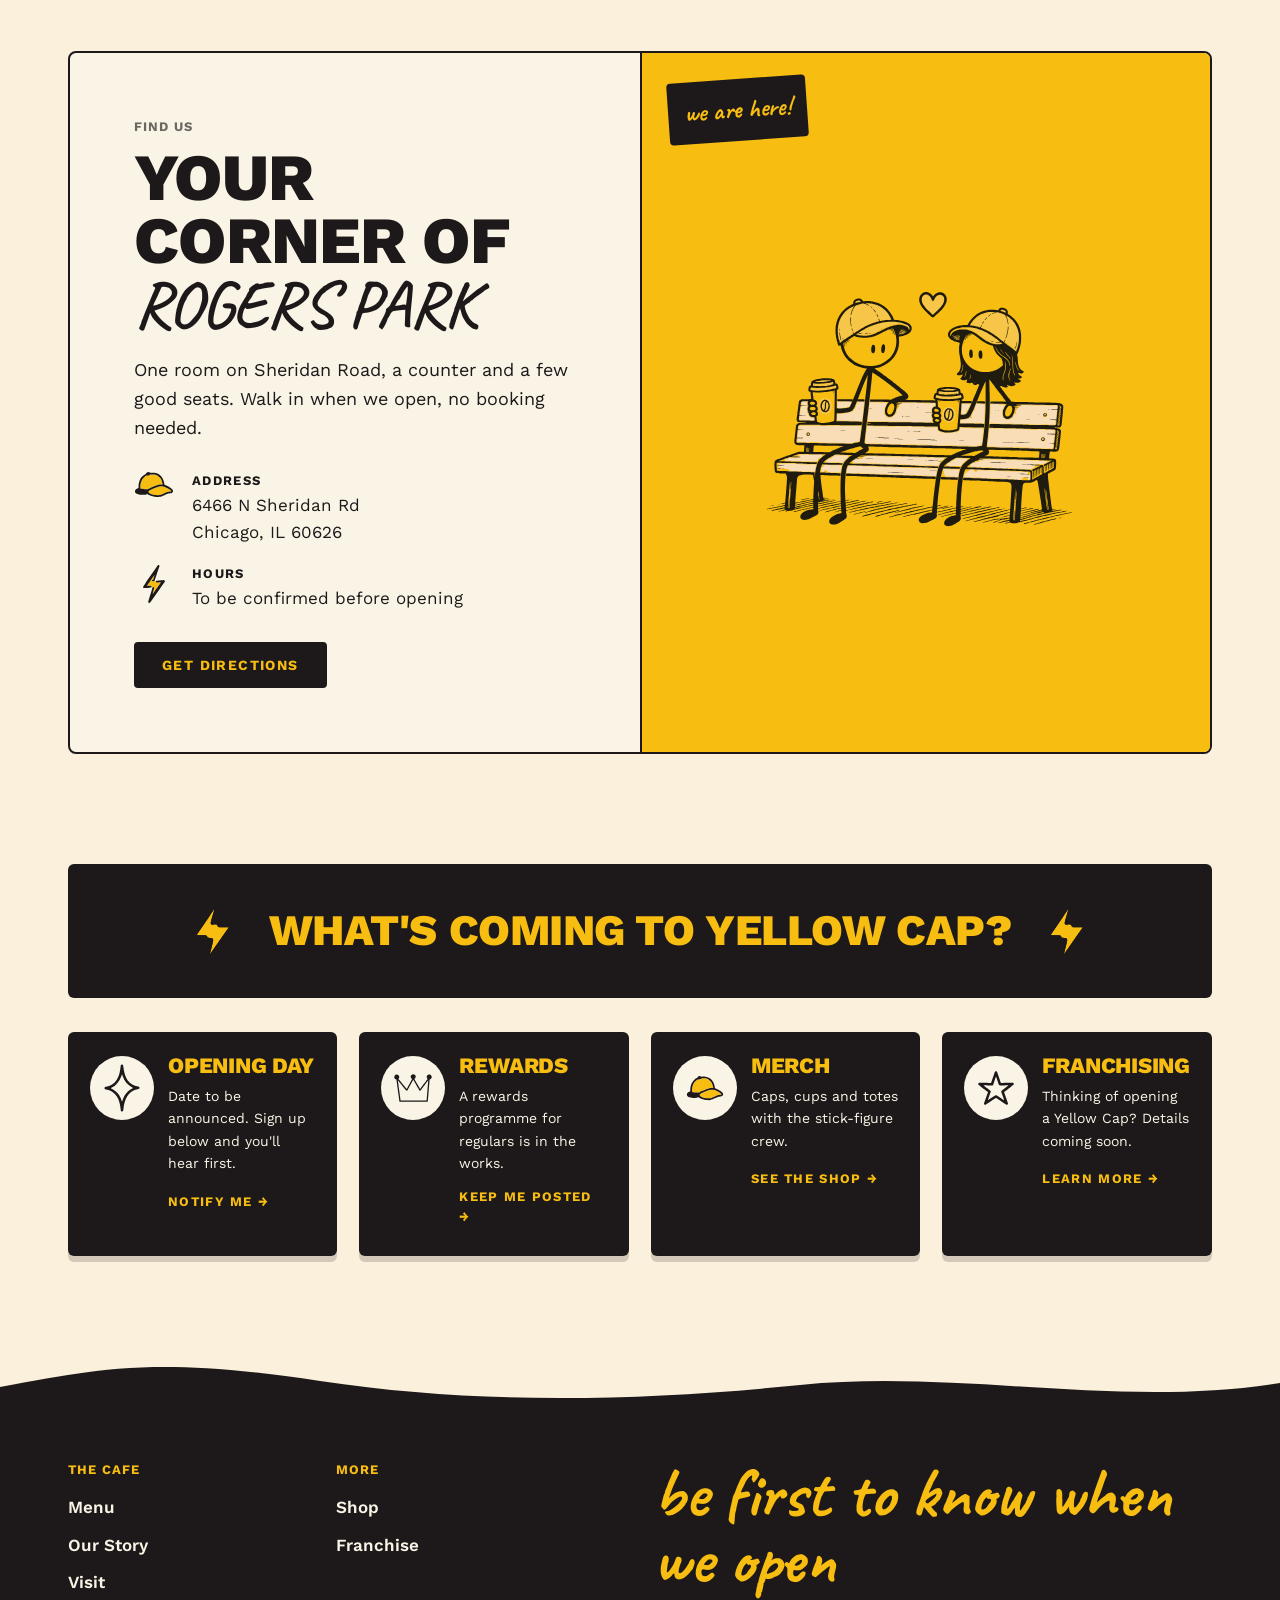
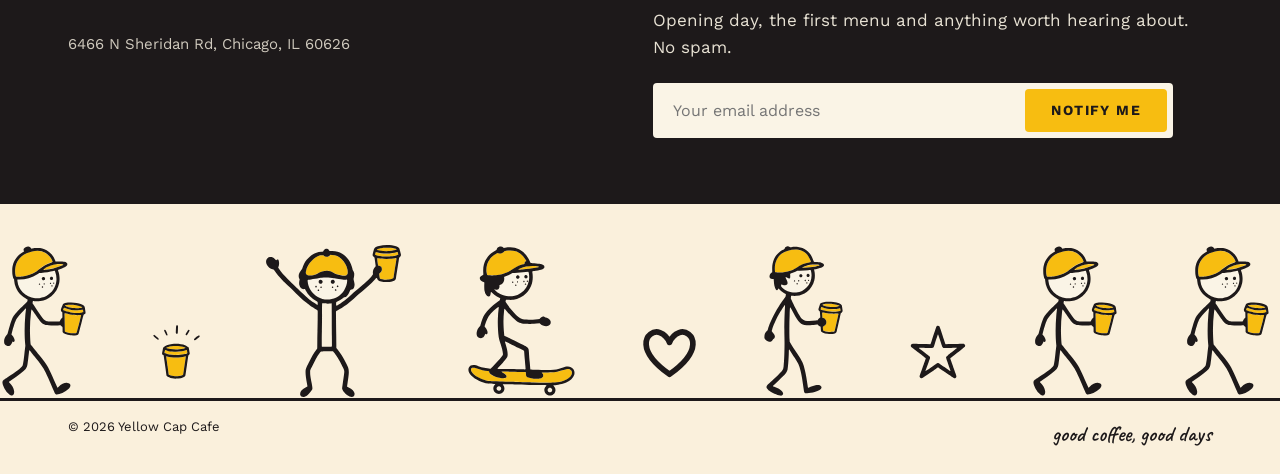
==== commit ad52c344: "Fix mobile glitches found at phone widths - Badge: the character's sizing rule also hit the cap icon" ====
--- a/index.html
+++ b/index.html
@@ -9,7 +9,7 @@
 <link rel="preconnect" href="https://fonts.googleapis.com">
 <link rel="preconnect" href="https://fonts.gstatic.com" crossorigin>
 <link href="https://fonts.googleapis.com/css2?family=Caveat:wght@600;700&family=Work+Sans:wght@400;500;600;700;800&display=swap" rel="stylesheet">
-<link rel="stylesheet" href="site.css?v=4">
+<link rel="stylesheet" href="site.css?v=5">
 <meta property="og:type" content="website">
 <meta property="og:site_name" content="Yellow Cap Cafe">
 <meta property="og:title" content="Yellow Cap Cafe — good coffee, good days">
--- a/site.css
+++ b/site.css
@@ -92,7 +92,7 @@
 .hero__lede { font-size: clamp(18px, 1.6vw, 21px); max-width: 470px; margin: 22px 0 32px; }
 .hero__ctas { display: flex; flex-wrap: wrap; gap: 14px; }
 .hero__figure { justify-self: center; position: relative; }
-.hero__figure img { width: clamp(220px, 26vw, 360px); animation: tip 6s ease-in-out infinite; transform-origin: 50% 100%; }
+.hero__figure > img { width: clamp(220px, 26vw, 360px); animation: tip 6s ease-in-out infinite; transform-origin: 50% 100%; }
 @keyframes tip { 0%, 100% { transform: rotate(0deg); } 50% { transform: rotate(-2deg); } }
 .hero__scatter { position: absolute; inset: 0; pointer-events: none; }
 .hero__scatter img { position: absolute; animation: float 7s ease-in-out infinite; }
@@ -108,6 +108,7 @@
 .section__head { text-align: center; margin-bottom: clamp(36px, 5vw, 56px); }
 .section__eyebrow { font-size: 13px; color: var(--grey); margin: 0 0 10px; }
 .section__title { font-size: clamp(38px, 5.6vw, 68px); }
+.display .script { white-space: nowrap; }
 .section__title .script { font-size: 1.15em; text-transform: none; letter-spacing: 0; font-weight: 700; }
 
 /* ---------- Promo cards (Colectivo's coloured card row) ---------- */
@@ -213,10 +214,11 @@
 .tile__icon img { width: 38px; }
 .tile__title { font-size: 22px; margin-bottom: 8px; color: var(--yellow); }
 .tile__text { font-size: 14px; margin: 0 0 12px; }
-.tile a { font-size: 13px; font-weight: 700; text-transform: uppercase; letter-spacing: 0.1em; color: var(--yellow); text-decoration: none; }
+.tile a { display: inline-block; padding: 12px 0; margin: -12px 0; font-size: 13px; font-weight: 700; text-transform: uppercase; letter-spacing: 0.1em; color: var(--yellow); text-decoration: none; }
 .tile a:hover { text-decoration: underline; }
 
 /* ---------- Footer ---------- */
+main:has(> .band:last-child) + .footer .edge path { fill: var(--yellow); }
 .footer { position: relative; background: var(--ink); color: var(--cream); padding-top: 24px; }
 .footer__top { display: grid; grid-template-columns: 1fr 1.1fr; gap: clamp(32px, 6vw, 80px); padding-top: 70px; padding-bottom: 56px; }
 .footer__links { display: grid; grid-template-columns: repeat(2, 1fr); gap: 28px; align-content: start; }
@@ -361,9 +363,9 @@
   .hero__lede { margin-left: auto; margin-right: auto; }
   .hero__ctas { justify-content: center; }
   .hero__figure { order: -1; }
-  .hero__figure img { width: clamp(150px, 42vw, 220px); }
+  .hero__figure > img { width: clamp(150px, 42vw, 220px); }
   .hero__scatter img:nth-child(n+3) { display: none; }
-  .hero__badge { width: 92px; right: -62%; top: 38%; }
+  .hero__badge { width: 92px; right: -56%; top: 38%; }
 
   .story__inner, .place__inner, .footer__top { grid-template-columns: 1fr; }
   .story__badge { max-width: 320px; }
@@ -374,6 +376,8 @@
   .page-hero__figure { justify-self: end; height: 130px; margin-top: -10px; }
   .panel { grid-template-columns: 1fr; text-align: center; justify-items: center; }
   .panel__ctas { justify-content: center; }
+  .panel__ctas .btn { width: 100%; justify-content: center; padding: 14px 12px; font-size: 13px; letter-spacing: 0.05em; white-space: nowrap; }
+  .sketch-map__label { top: auto; bottom: 18px; }
   .sketch-map { border-left: 0; border-top: 2px solid var(--ink); min-height: 320px; }
 }
 
@@ -386,6 +390,8 @@
     grid-template-columns: none; grid-auto-flow: column; grid-auto-columns: 78%;
     overflow-x: auto; scroll-snap-type: x mandatory; padding-bottom: 12px; margin-right: calc(var(--gutter) * -1);
   }
+  .cards { scrollbar-width: none; }
+  .cards::-webkit-scrollbar { display: none; }
   .card { scroll-snap-align: start; }
   .coming { grid-template-columns: 1fr; }
   .tile:nth-child(n) { transform: none; }
@@ -394,6 +400,14 @@
   .notify__form { flex-direction: column; background: transparent; padding: 0; gap: 10px; }
   .notify__form input { background: var(--cream); border-radius: 4px; }
   .notify__form .btn { justify-content: center; }
+}
+
+/* ---------- Small phones (320-360px, e.g. older iPhone SE) ---------- */
+@media (max-width: 360px) {
+  .btn { font-size: 12px; letter-spacing: 0.05em; padding: 13px 16px; }
+  .cards { grid-auto-columns: 86%; }
+  .hero__badge { width: 80px; right: -46%; }
+  .story__flag { right: 0; }
 }
 
 @media (prefers-reduced-motion: reduce) {
